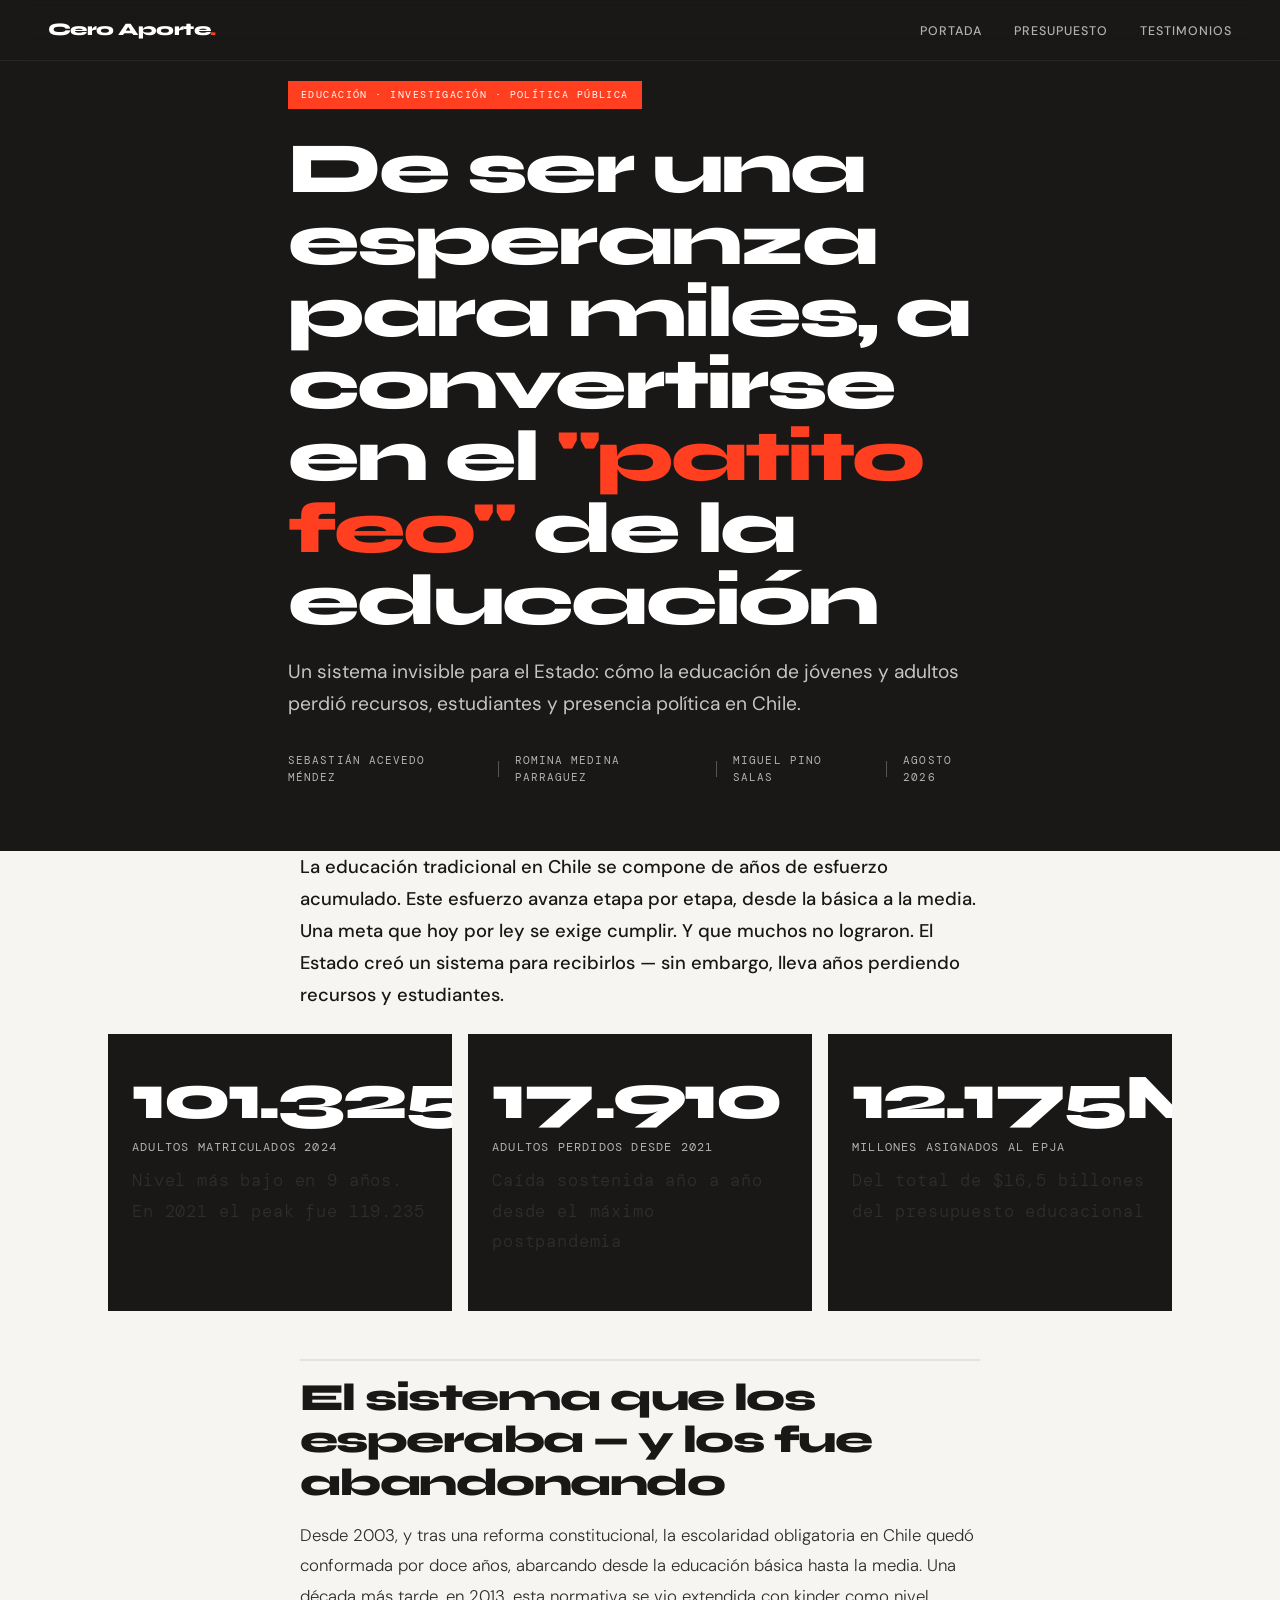
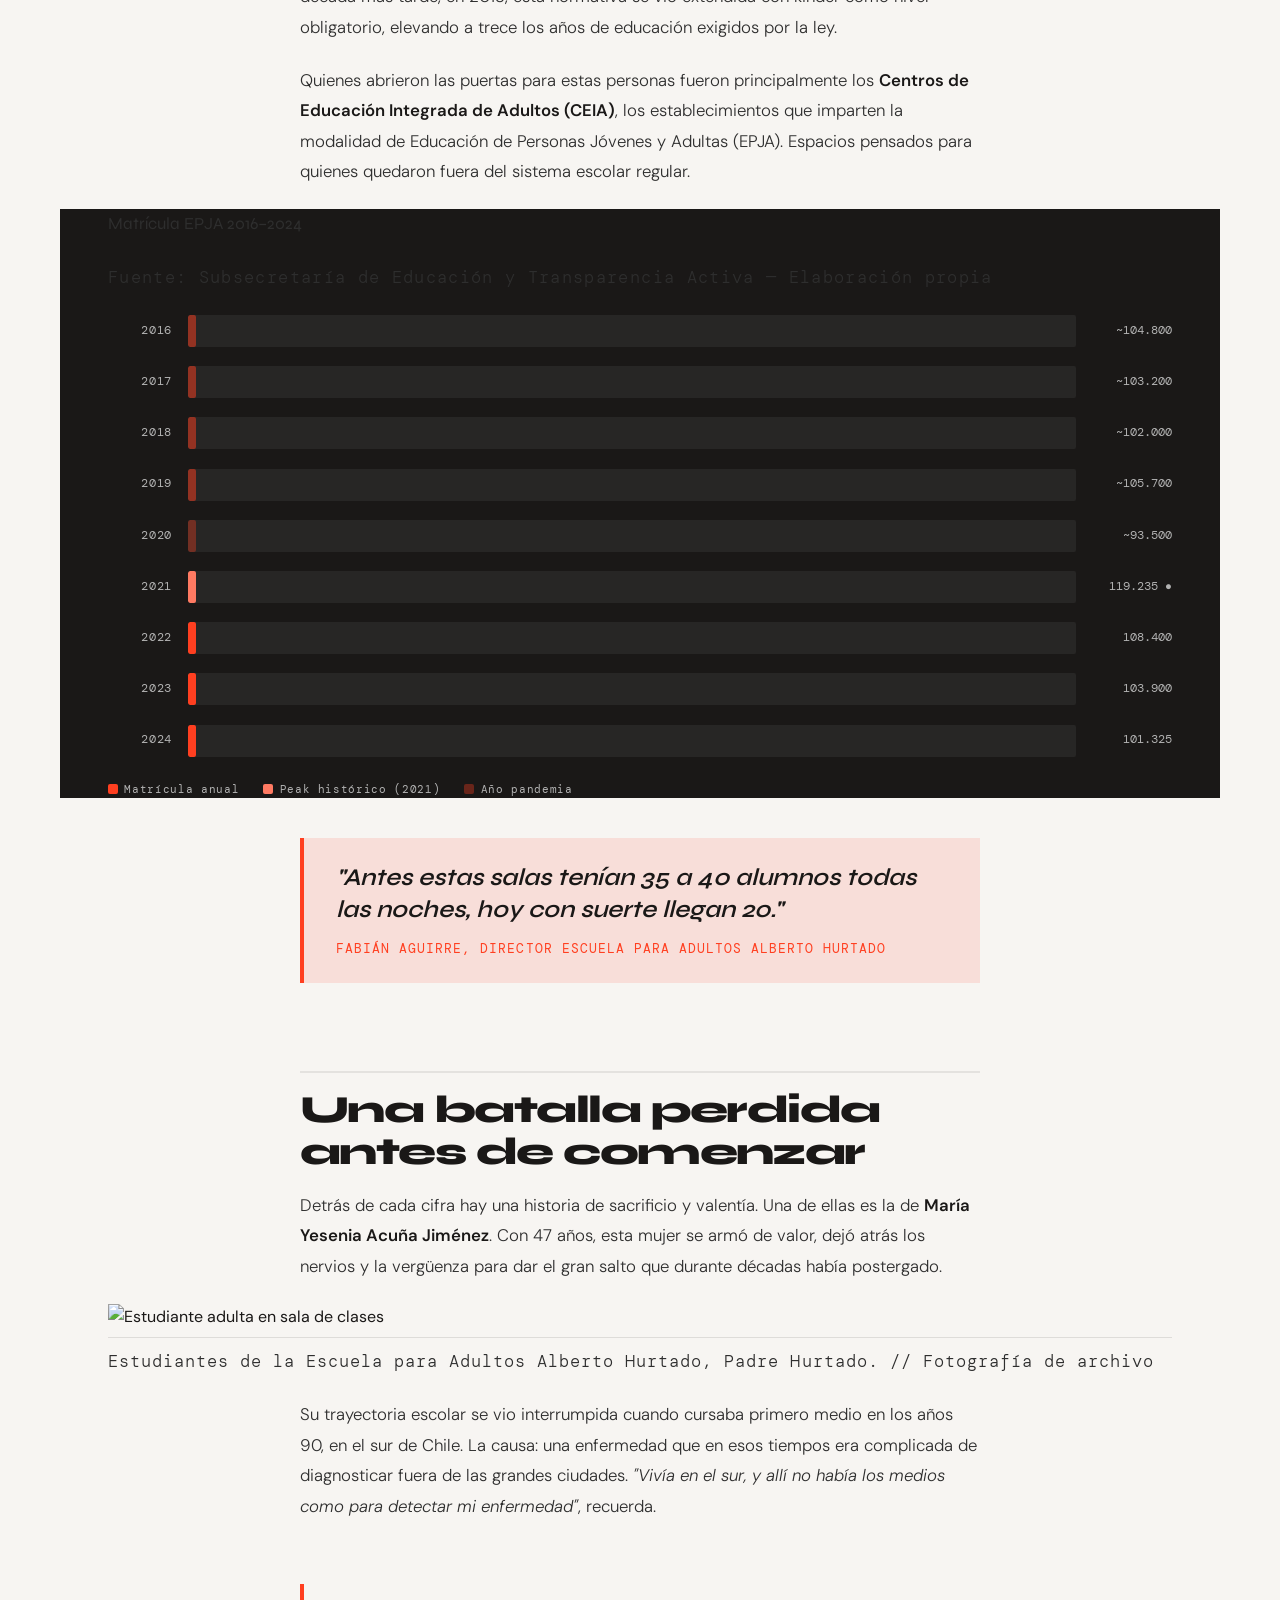
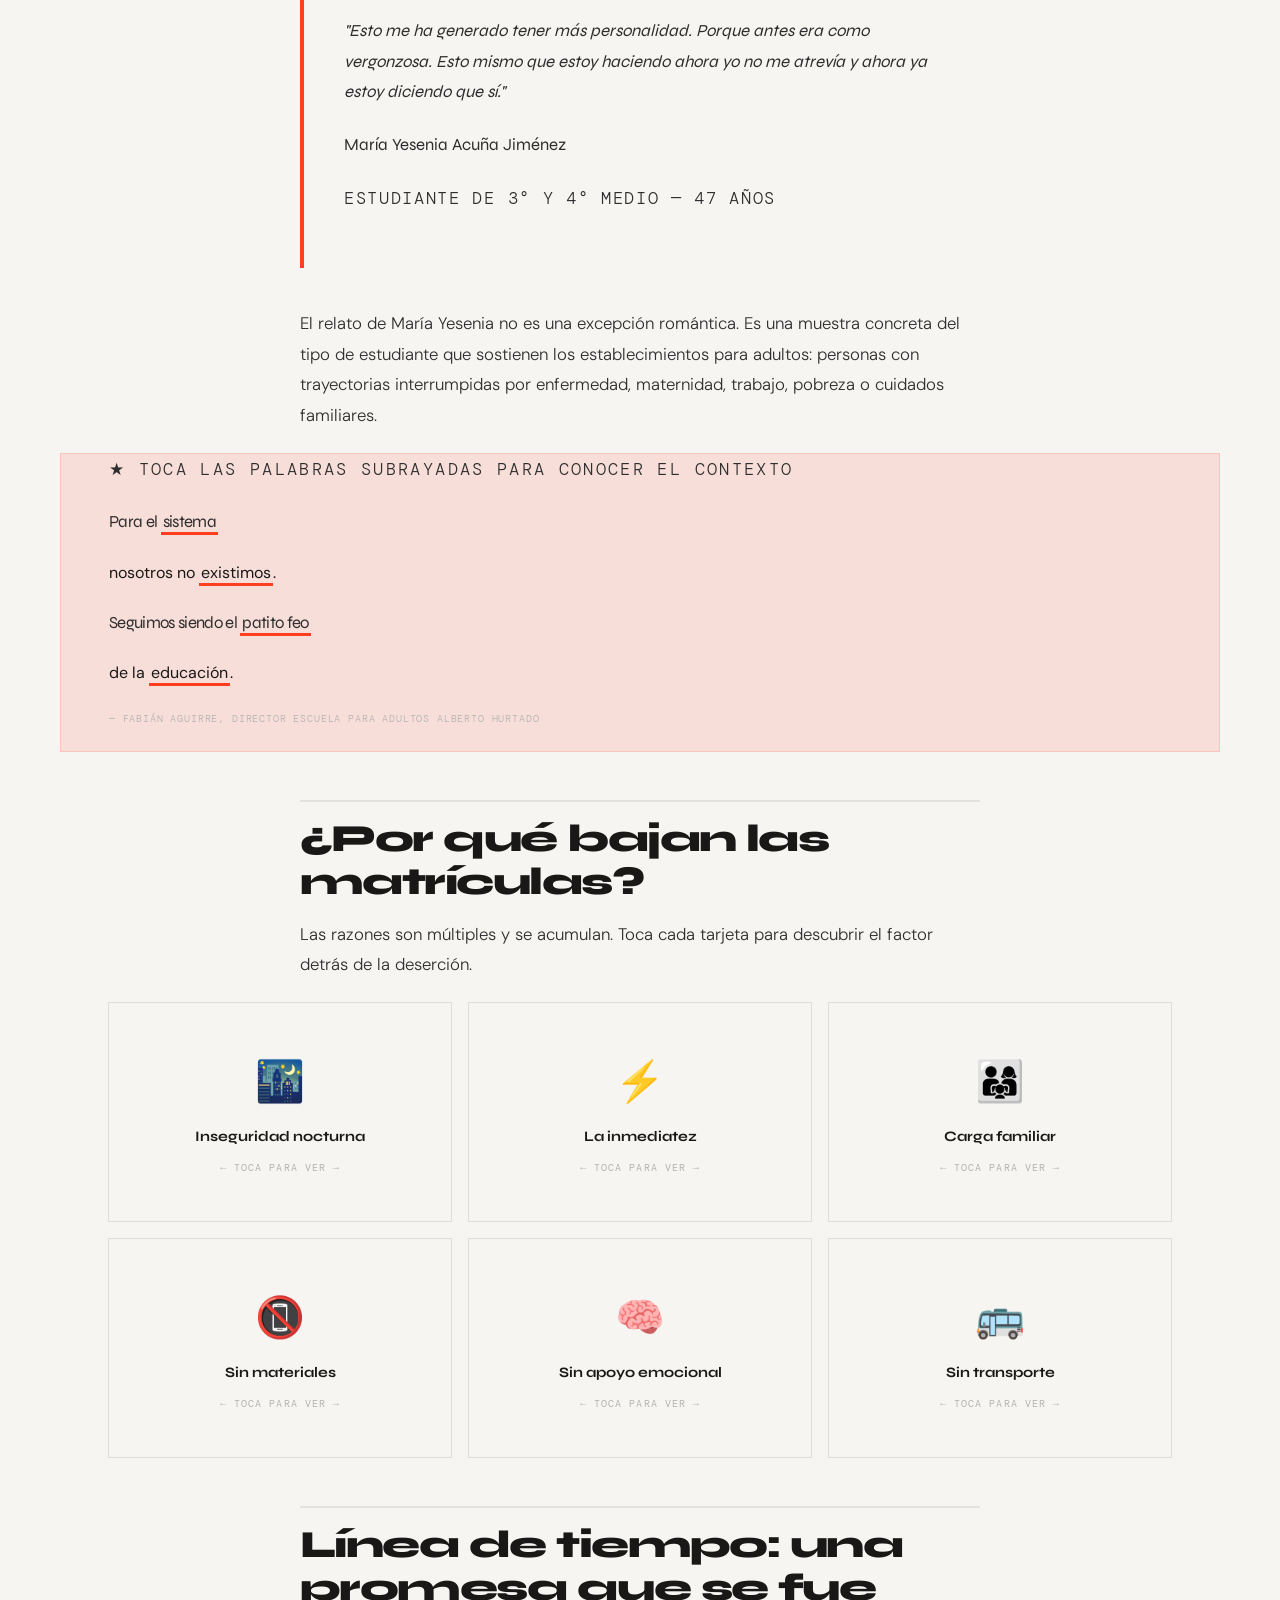
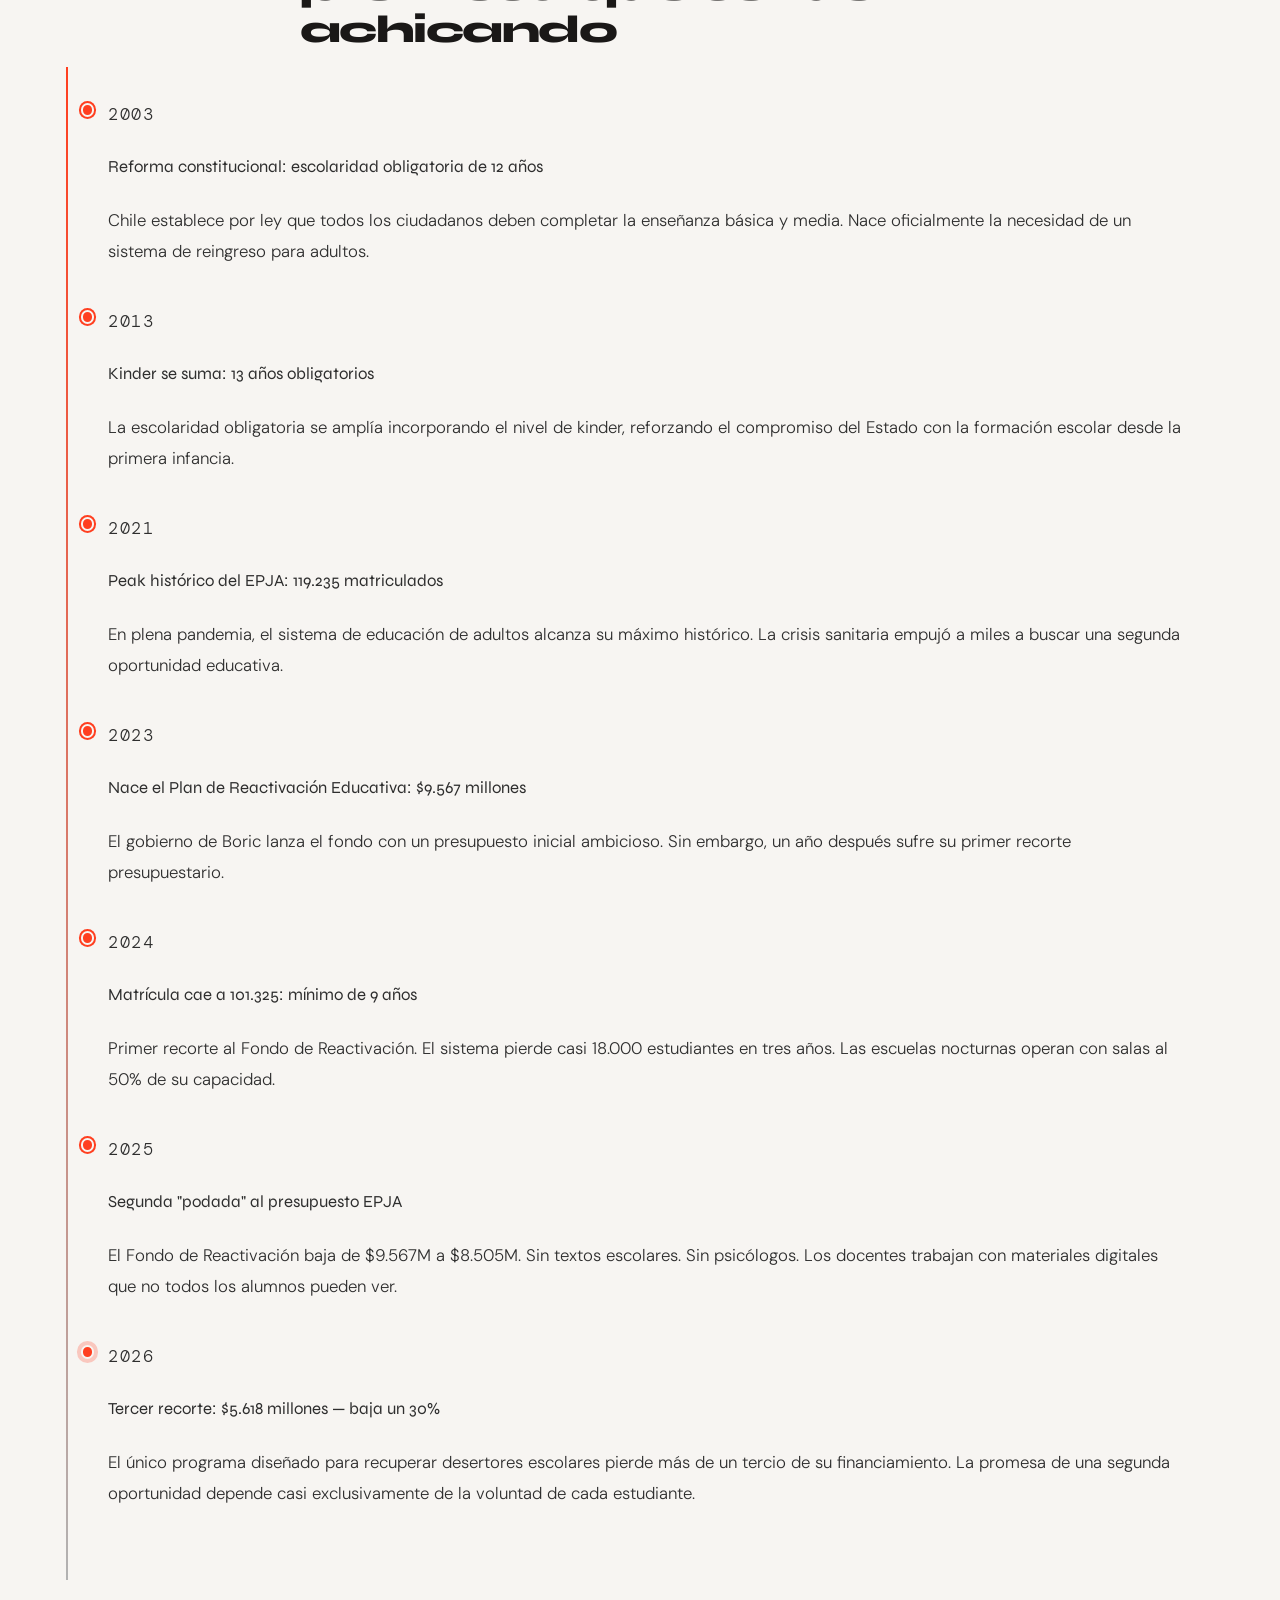
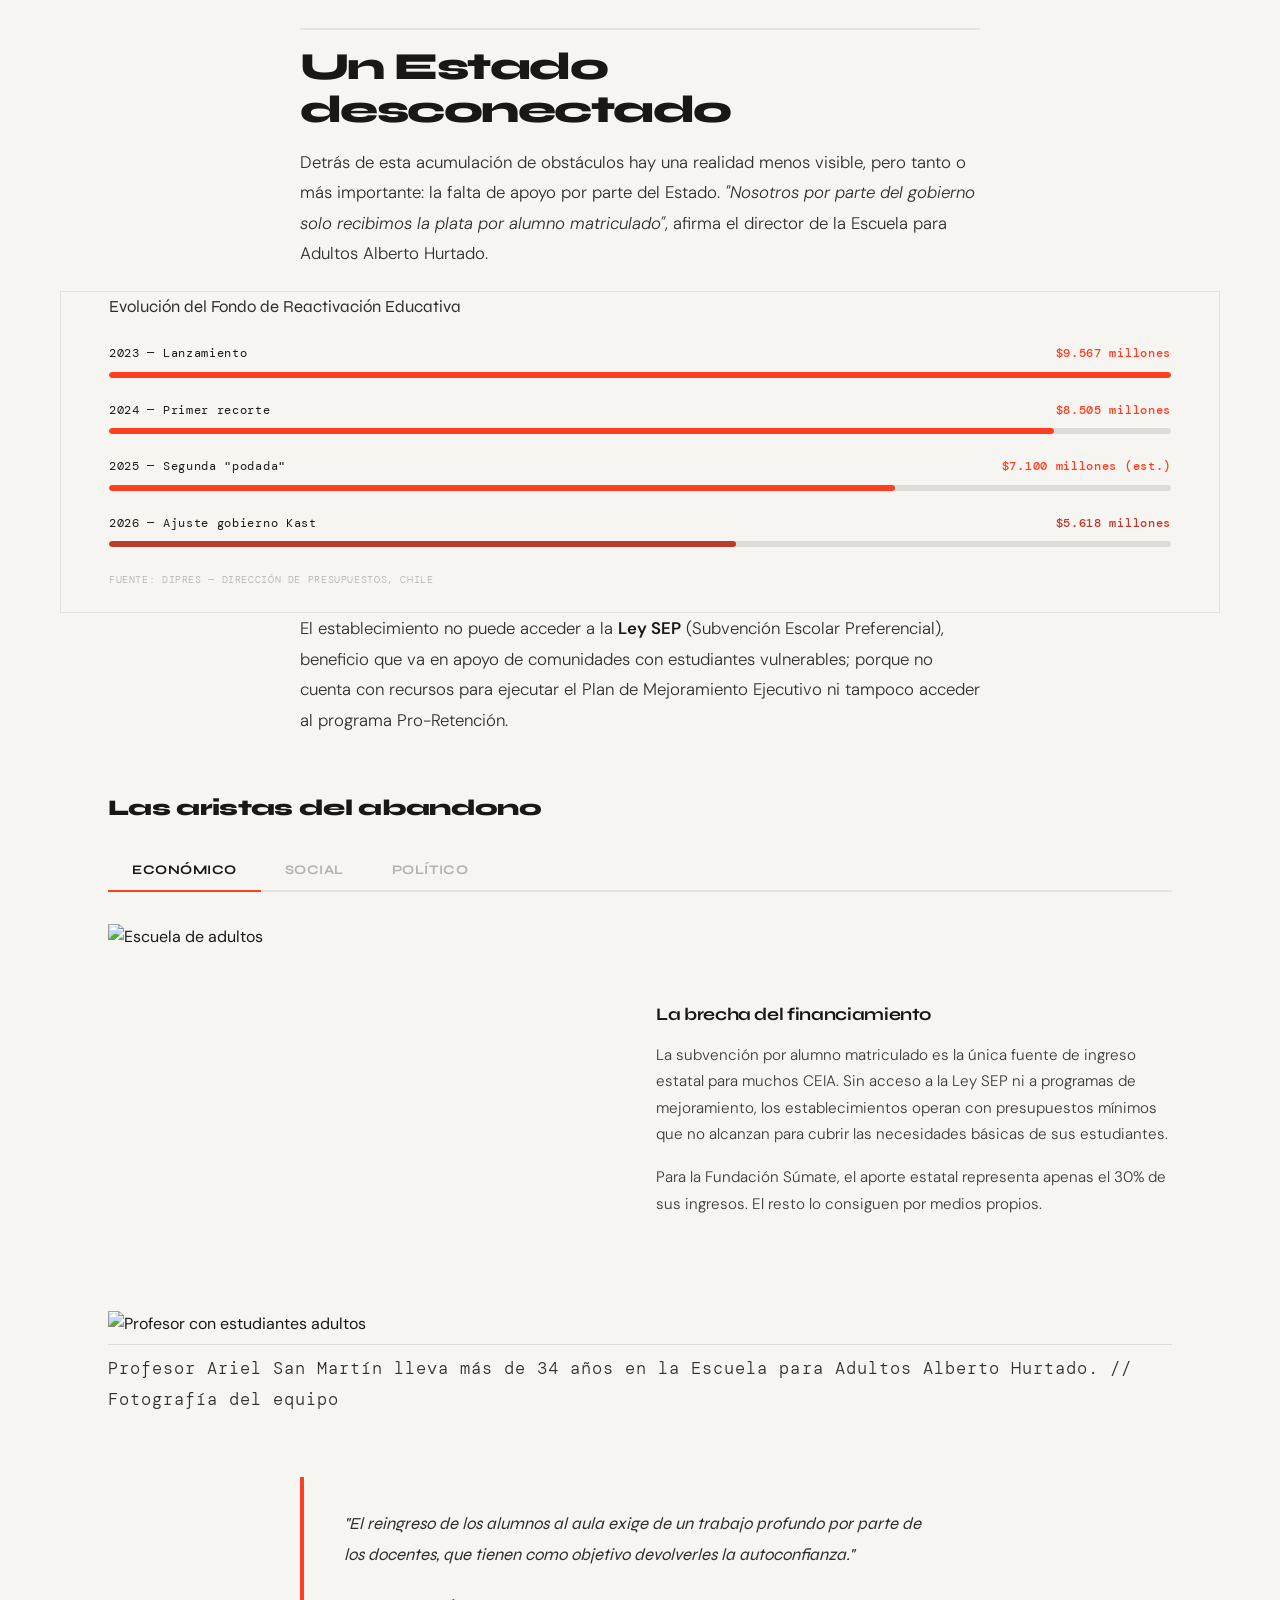
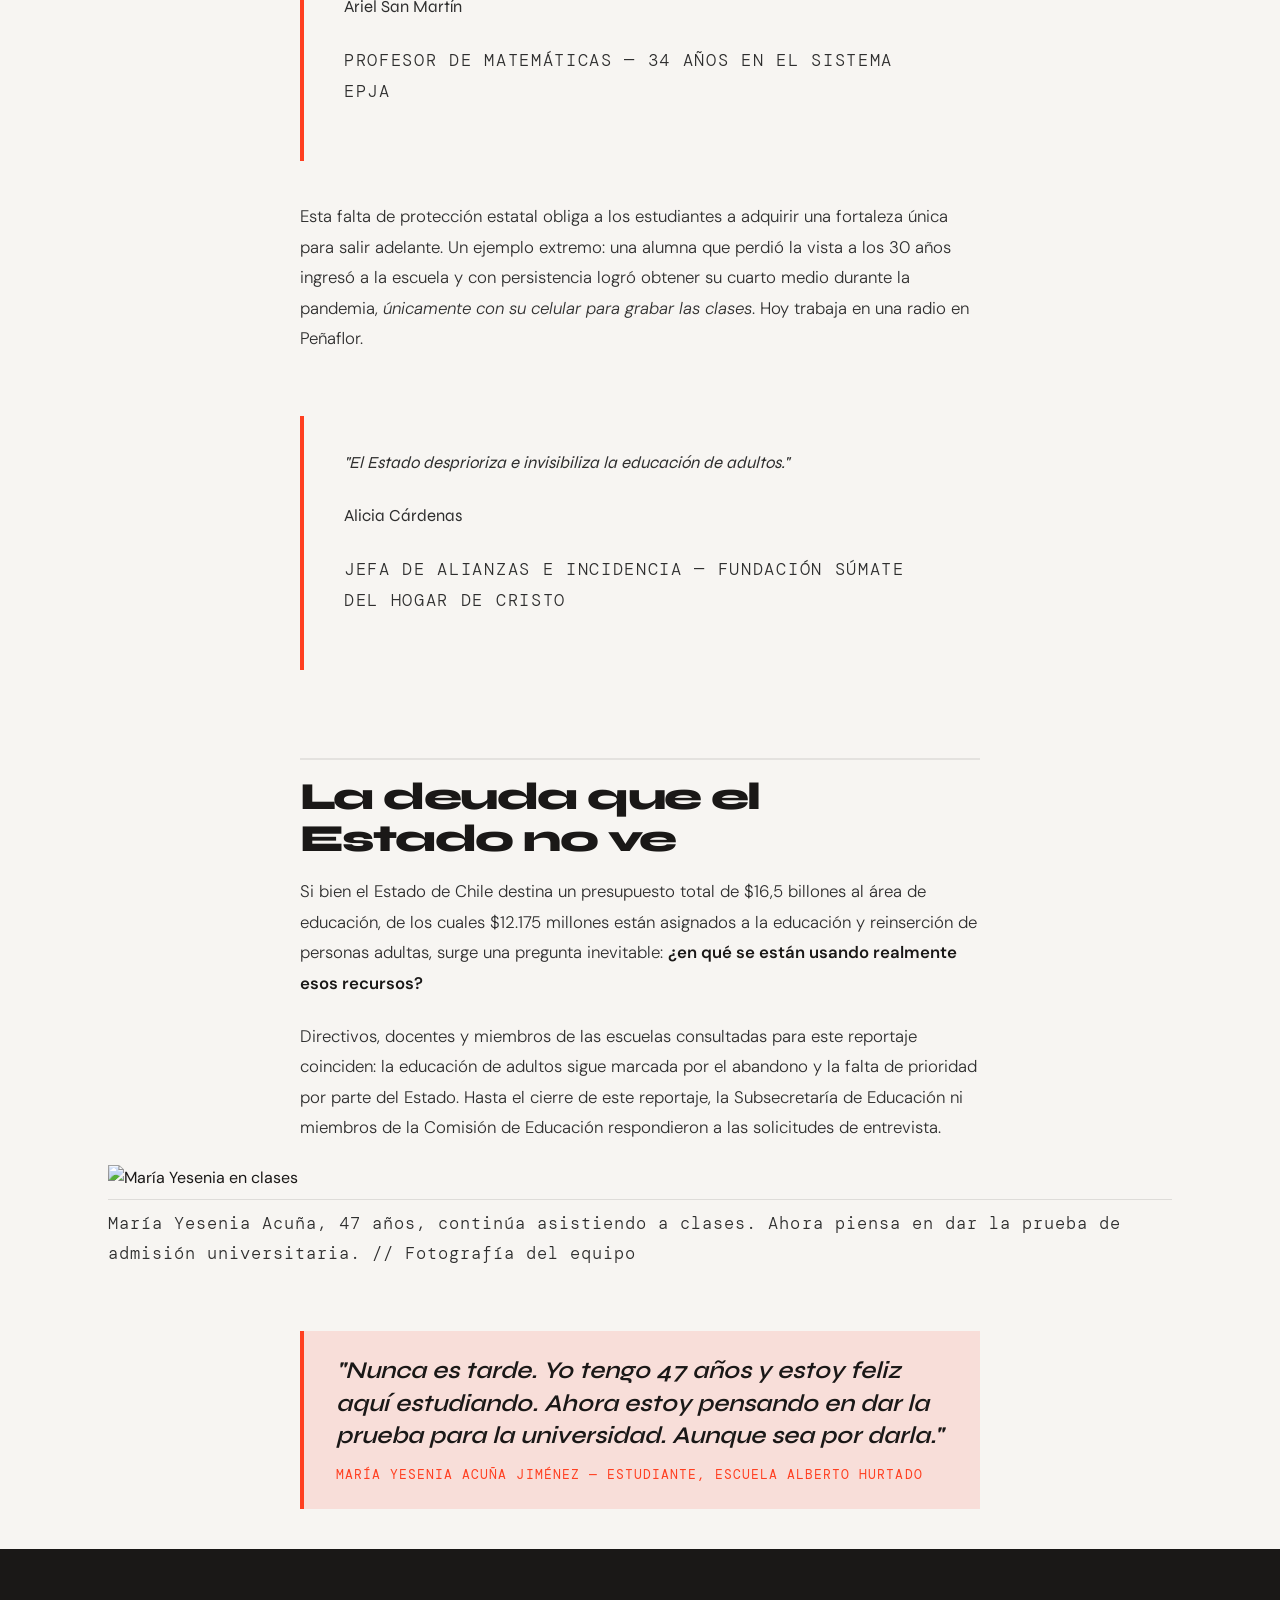
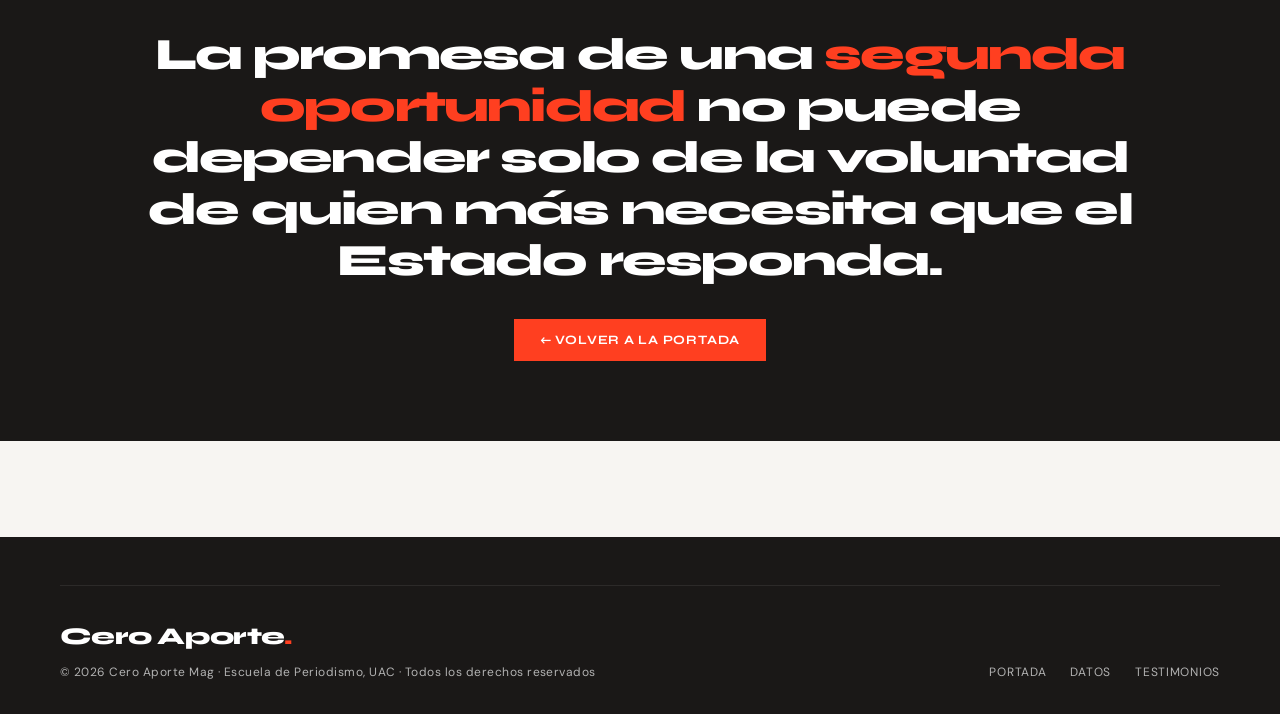
==== reportaje-epja.html @ 6d9ecd5a "Add files via upload" ====
<!DOCTYPE html>
<html lang="es">
<head>
  <meta charset="UTF-8" />
  <meta name="viewport" content="width=device-width, initial-scale=1.0" />
  <title>Para el sistema no existimos — Cero Aporte Mag</title>
  <link rel="stylesheet" href="style.css" />
  <style>
    /* ---- HERO REPORTAJE ---- */
    .rep-hero {
      min-height: 80vh;
      background: var(--black);
      display: flex;
      align-items: flex-end;
      padding-bottom: 4rem;
      position: relative;
      overflow: hidden;
      padding-top: 5rem;
    }
    .rep-hero-bg {
      position: absolute; inset: 0;
      background:
        linear-gradient(to bottom, rgba(26,24,23,0.3) 0%, rgba(26,24,23,0.95) 65%),
        url('https://i.imgur.com/iJgXIfq.jpeg') center 30%/cover no-repeat;
    }
    .rep-hero-inner {
      position: relative; z-index: 2;
      max-width: 800px;
    }
    .rep-hero-category {
      display: inline-flex;
      align-items: center;
      gap: 0.5rem;
      background: var(--red);
      color: var(--white);
      font-family: var(--font-mono);
      font-size: 0.65rem;
      letter-spacing: 0.14em;
      text-transform: uppercase;
      padding: 0.35rem 0.8rem;
      margin-bottom: 1.5rem;
    }
    .rep-hero-title {
      font-family: var(--font-display);
      font-size: clamp(2.2rem, 6vw, 4.5rem);
      font-weight: 800;
      letter-spacing: -0.04em;
      line-height: 1.0;
      color: var(--white);
      margin-bottom: 1.2rem;
    }
    .rep-hero-title em { color: var(--red); font-style: normal; }
    .rep-hero-deck {
      font-size: clamp(1rem, 1.6vw, 1.2rem);
      color: rgba(255,255,255,0.75);
      line-height: 1.65;
      max-width: 60ch;
      margin-bottom: 2rem;
    }
    .rep-hero-byline {
      display: flex;
      align-items: center;
      gap: 1rem;
      font-family: var(--font-mono);
      font-size: 0.68rem;
      letter-spacing: 0.1em;
      text-transform: uppercase;
      color: var(--greige);
    }
    .byline-divider { width: 1px; height: 1rem; background: var(--greige); opacity: 0.4; }

    /* ---- LAYOUT ARTÍCULO ---- */
    .article-layout {
      display: grid;
      grid-template-columns: 1fr min(680px, 100%) 1fr;
      padding-top: 4rem;
    }
    .article-layout > * { grid-column: 2; }
    .article-layout .full-bleed { grid-column: 1 / -1; }
    .article-layout .wide { grid-column: 1 / 4; max-width: var(--max-w); margin: 0 auto; width: 100%; padding: 0 clamp(1.5rem, 5vw, 3rem); }

    .article-body p {
      font-size: 1.05rem;
      line-height: 1.82;
      color: #2e2e2e;
      margin-bottom: 1.4rem;
      font-weight: 300;
    }
    .article-body p strong { font-weight: 600; color: var(--black); }
    .article-body h2 {
      font-family: var(--font-display);
      font-size: clamp(1.6rem, 3.5vw, 2.4rem);
      font-weight: 800;
      letter-spacing: -0.04em;
      line-height: 1.1;
      color: var(--black);
      margin: 3rem 0 1rem;
      padding-top: 1rem;
      border-top: 2px solid rgba(0,0,0,0.08);
    }
    .article-body h3 {
      font-family: var(--font-display);
      font-size: 1.2rem;
      font-weight: 700;
      letter-spacing: -0.02em;
      color: var(--black);
      margin: 2rem 0 0.75rem;
    }

    .article-padding {
      padding: 0 clamp(1.5rem, 5vw, 3rem);
    }

    /* ---- INTERACTIVE STAT CARDS ---- */
    .stat-cards-grid {
      display: grid;
      grid-template-columns: repeat(3, 1fr);
      gap: 1rem;
      margin: 3rem 0;
    }
    .stat-card {
      background: var(--black);
      color: var(--white);
      padding: 2rem 1.5rem;
      position: relative;
      overflow: hidden;
    }
    .stat-card::after {
      content: '';
      position: absolute;
      bottom: 0; left: 0;
      width: 100%; height: 3px;
      background: var(--red);
      transform: scaleX(0);
      transform-origin: left;
      transition: transform 0.4s var(--ease-out);
    }
    .stat-card:hover::after { transform: scaleX(1); }
    .stat-card .stat-number { font-size: clamp(2.5rem, 5vw, 4rem); color: var(--white); }
    .stat-card .stat-label { color: var(--greige); font-size: 0.75rem; }
    .stat-card-context {
      font-size: 0.78rem;
      color: rgba(255,255,255,0.75);
      margin-top: 0.5rem;
      font-family: var(--font-mono);
      font-size: 0.65rem;
      letter-spacing: 0.05em;
      line-height: 1.5;
    }

    /* ---- FLIP CARDS GRID ---- */
    .flip-grid {
      display: grid;
      grid-template-columns: repeat(3, 1fr);
      gap: 1rem;
      margin: 2.5rem 0;
    }
    .flip-card { height: 220px; }
    .flip-card-front {
      background: var(--cream);
      border: 1px solid rgba(0,0,0,0.1);
      align-items: center;
      text-align: center;
      gap: 0.75rem;
    }
    .flip-card-front-icon { font-size: 2.5rem; }
    .flip-card-front-label {
      font-family: var(--font-display);
      font-size: 0.9rem;
      font-weight: 700;
      color: var(--black);
    }
    .flip-card-front-hint {
      font-size: 0.65rem;
      font-family: var(--font-mono);
      letter-spacing: 0.1em;
      text-transform: uppercase;
      color: var(--greige);
    }
    .flip-card-back { background: var(--red); }
    .flip-card-back p {
      font-size: 0.88rem;
      color: var(--white);
      line-height: 1.55;
    }
    .flip-card-back strong { color: var(--white); font-weight: 700; display: block; margin-bottom: 0.4rem; font-family: var(--font-display); font-size: 1rem; letter-spacing: -0.02em; }

    /* ---- GRÁFICO DE BARRAS ---- */
    .chart-section {
      background: var(--black);
      color: var(--white);
      padding: 3.5rem 2.5rem;
      margin: 3rem 0;
    }
    .chart-title {
      font-family: var(--font-display);
      font-size: 1.3rem;
      font-weight: 700;
      color: var(--white);
      margin-bottom: 0.4rem;
    }
    .chart-subtitle {
      font-family: var(--font-mono);
      font-size: 0.68rem;
      letter-spacing: 0.08em;
      color: var(--greige);
      margin-bottom: 2.5rem;
    }
    .bar-chart { display: flex; flex-direction: column; gap: 1.2rem; }
    .bar-row { display: grid; grid-template-columns: 4rem 1fr 5rem; gap: 1rem; align-items: center; }
    .bar-year {
      font-family: var(--font-mono);
      font-size: 0.72rem;
      color: var(--greige);
      letter-spacing: 0.06em;
      text-align: right;
    }
    .bar-wrap { background: rgba(255,255,255,0.06); height: 2rem; border-radius: 2px; overflow: hidden; }
    .bar-fill {
      height: 100%;
      background: var(--red);
      border-radius: 2px;
      width: 0;
      transition: width 1.4s var(--ease-out);
      display: flex;
      align-items: center;
      justify-content: flex-end;
      padding-right: 0.5rem;
    }
    .bar-fill.peak { background: #ff7a62; }
    .bar-value {
      font-family: var(--font-mono);
      font-size: 0.72rem;
      color: var(--greige);
      text-align: right;
      white-space: nowrap;
    }
    .bar-legend {
      display: flex;
      gap: 1.5rem;
      margin-top: 1.5rem;
    }
    .bar-legend-item {
      display: flex;
      align-items: center;
      gap: 0.4rem;
      font-size: 0.68rem;
      font-family: var(--font-mono);
      color: var(--greige);
      letter-spacing: 0.06em;
    }
    .bar-legend-dot {
      width: 10px; height: 10px;
      border-radius: 2px;
    }

    /* ---- FRASES DESTACADAS INTERACTIVAS ---- */
    .wordplay-section {
      background: var(--red-dim);
      border: 1px solid rgba(255,63,32,0.15);
      padding: 2.5rem;
      margin: 2.5rem 0;
      position: relative;
    }
    .wordplay-title {
      font-family: var(--font-mono);
      font-size: 0.65rem;
      letter-spacing: 0.14em;
      text-transform: uppercase;
      color: var(--red);
      margin-bottom: 1rem;
    }
    .wordplay-phrase {
      font-family: var(--font-display);
      font-size: clamp(1.4rem, 3vw, 2.2rem);
      font-weight: 800;
      letter-spacing: -0.04em;
      line-height: 1.2;
      color: var(--black);
    }
    .highlight-word {
      cursor: pointer;
      position: relative;
      border-bottom: 3px solid var(--red);
      transition: background 0.2s;
      padding: 0 2px;
    }
    .highlight-word:hover { background: rgba(255,63,32,0.15); }
    .tooltip-box {
      display: none;
      position: absolute;
      bottom: calc(100% + 0.5rem);
      left: 0;
      background: var(--black);
      color: var(--white);
      font-family: var(--font-body);
      font-size: 0.82rem;
      font-weight: 300;
      line-height: 1.55;
      padding: 0.85rem 1.1rem;
      width: 280px;
      z-index: 10;
      box-shadow: 0 8px 24px rgba(0,0,0,0.25);
    }
    .tooltip-box::after {
      content: '';
      position: absolute;
      top: 100%; left: 1rem;
      border: 6px solid transparent;
      border-top-color: var(--black);
    }

    /* ---- TESTIMONIOS ---- */
    .testimony-section {
      border-left: 4px solid var(--red);
      padding: 2rem 2.5rem;
      background: var(--cream);
      margin: 2.5rem 0;
      position: relative;
    }
    .testimony-name {
      font-family: var(--font-display);
      font-weight: 700;
      font-size: 1rem;
      color: var(--black);
      margin-top: 1rem;
    }
    .testimony-role {
      font-family: var(--font-mono);
      font-size: 0.65rem;
      letter-spacing: 0.1em;
      text-transform: uppercase;
      color: var(--red);
    }
    .testimony-photo {
      width: 3rem; height: 3rem;
      border-radius: 50%;
      object-fit: cover;
      position: absolute;
      top: -1.5rem; right: 2rem;
      border: 3px solid var(--white);
    }
    .testimony-quote {
      font-family: var(--font-display);
      font-size: 1.1rem;
      font-weight: 600;
      line-height: 1.4;
      color: var(--black);
      font-style: italic;
    }

    /* ---- PRESUPUESTO VIZ ---- */
    .budget-compare {
      background: var(--cream);
      border: 1px solid rgba(0,0,0,0.08);
      padding: 2.5rem;
      margin: 2.5rem 0;
    }
    .budget-title {
      font-family: var(--font-display);
      font-size: 1.1rem;
      font-weight: 700;
      margin-bottom: 1.5rem;
      color: var(--black);
    }
    .budget-row {
      margin-bottom: 1.5rem;
    }
    .budget-label {
      display: flex;
      justify-content: space-between;
      font-family: var(--font-mono);
      font-size: 0.72rem;
      letter-spacing: 0.06em;
      margin-bottom: 0.4rem;
      color: var(--black);
    }
    .budget-label .amount { font-weight: 500; color: var(--red); }

    /* ---- TABS CAUSAS ---- */
    .causes-tabs { margin: 3rem 0; }
    .tab-content-body {
      display: grid;
      grid-template-columns: 1fr 1fr;
      gap: 2rem;
      align-items: center;
    }
    .tab-content-body img {
      width: 100%;
      aspect-ratio: 4/3;
      object-fit: cover;
    }
    .tab-content-text p {
      font-size: 0.95rem;
      line-height: 1.75;
      color: #3a3a3a;
      margin-bottom: 1rem;
    }
    .tab-content-text h4 {
      font-family: var(--font-display);
      font-size: 1.1rem;
      font-weight: 700;
      margin-bottom: 0.75rem;
      letter-spacing: -0.02em;
    }

    /* ---- CIERRE ---- */
    .closing-strip {
      background: var(--black);
      padding: 5rem clamp(1.5rem, 5vw, 3rem);
      text-align: center;
    }
    .closing-strip p {
      font-family: var(--font-display);
      font-size: clamp(1.5rem, 4vw, 2.8rem);
      font-weight: 800;
      letter-spacing: -0.04em;
      line-height: 1.15;
      color: var(--white);
      max-width: 22ch;
      margin: 0 auto 2rem;
    }
    .closing-strip p em { color: var(--red); font-style: normal; }

    @media (max-width: 900px) {
      .article-layout { grid-template-columns: 1fr; }
      .article-layout > * { grid-column: 1; padding: 0 1.5rem; }
      .article-layout .full-bleed,
      .article-layout .wide { grid-column: 1; padding: 0; }
      .stat-cards-grid { grid-template-columns: 1fr; }
      .flip-grid { grid-template-columns: 1fr 1fr; }
      .tab-content-body { grid-template-columns: 1fr; }
      .bar-row { grid-template-columns: 3.5rem 1fr 4.5rem; }
    }
    @media (max-width: 600px) {
      .flip-grid { grid-template-columns: 1fr; }
    }
  </style>
</head>
<body>

<!-- NAVEGACIÓN -->
<nav class="nav">
  <a href="index.html" class="nav-logo">Cero Aporte<span>.</span></a>
  <ul class="nav-links">
    <li><a href="index.html">Portada</a></li>
    <li><a href="#presupuesto">Presupuesto</a></li>
    <li><a href="#testimonios">Testimonios</a></li>
  </ul>
</nav>

<!-- HERO REPORTAJE -->
<section class="rep-hero">
  <div class="rep-hero-bg"></div>
  <div class="rep-hero-inner container">
    <span class="rep-hero-category">Educación · Investigación · Política Pública</span>
    <h1 class="rep-hero-title">De ser una esperanza para miles, a convertirse en el <em>"patito feo"</em> de la educación</h1>
    <p class="rep-hero-deck">Un sistema invisible para el Estado: cómo la educación de jóvenes y adultos perdió recursos, estudiantes y presencia política en Chile.</p>
    <div class="rep-hero-byline">
      <span>Sebastián Acevedo Méndez</span>
      <span class="byline-divider"></span>
      <span>Romina Medina Parraguez</span>
      <span class="byline-divider"></span>
      <span>Miguel Pino Salas</span>
      <span class="byline-divider"></span>
      <span>Agosto 2026</span>
    </div>
  </div>
</section>

<!-- CUERPO DEL ARTÍCULO -->
<main class="article-layout article-body article-padding">

  <!-- INTRO -->
  <p class="reveal" style="margin-top:0; font-size:1.15rem; font-weight:500; line-height:1.75; color:var(--black);">
    La educación tradicional en Chile se compone de años de esfuerzo acumulado. Este esfuerzo avanza etapa por etapa, desde la básica a la media. Una meta que hoy por ley se exige cumplir. Y que muchos no lograron. El Estado creó un sistema para recibirlos — sin embargo, lleva años perdiendo recursos y estudiantes.
  </p>

  <!-- STAT CARDS INTERACTIVAS -->
  <div class="stat-cards-grid wide reveal">
    <div class="stat-card">
      <span class="stat-number" data-count="101325" data-suffix="">0</span>
      <span class="stat-label">Adultos matriculados 2024</span>
      <p class="stat-card-context">Nivel más bajo en 9 años. En 2021 el peak fue 119.235</p>
    </div>
    <div class="stat-card">
      <span class="stat-number" data-count="17910" data-suffix="">0</span>
      <span class="stat-label">Adultos perdidos desde 2021</span>
      <p class="stat-card-context">Caída sostenida año a año desde el máximo postpandemia</p>
    </div>
    <div class="stat-card">
      <span class="stat-number" data-count="12175" data-suffix="M">0</span>
      <span class="stat-label">Millones asignados al EPJA</span>
      <p class="stat-card-context">Del total de $16,5 billones del presupuesto educacional</p>
    </div>
  </div>

  <!-- SECCIÓN HISTORIA -->
  <h2 class="reveal">El sistema que los esperaba — y los fue abandonando</h2>
  <p class="reveal">Desde 2003, y tras una reforma constitucional, la escolaridad obligatoria en Chile quedó conformada por doce años, abarcando desde la educación básica hasta la media. Una década más tarde, en 2013, esta normativa se vio extendida con kinder como nivel obligatorio, elevando a trece los años de educación exigidos por la ley.</p>

  <p class="reveal">Quienes abrieron las puertas para estas personas fueron principalmente los <strong>Centros de Educación Integrada de Adultos (CEIA)</strong>, los establecimientos que imparten la modalidad de Educación de Personas Jóvenes y Adultas (EPJA). Espacios pensados para quienes quedaron fuera del sistema escolar regular.</p>

  <!-- GRÁFICO DE BARRAS MATRÍCULA -->
  <div class="chart-section wide reveal" id="grafico-matricula">
    <p class="chart-title">Matrícula EPJA 2016–2024</p>
    <p class="chart-subtitle">Fuente: Subsecretaría de Educación y Transparencia Activa — Elaboración propia</p>
    <div class="bar-chart">
      <div class="bar-row">
        <span class="bar-year">2016</span>
        <div class="bar-wrap"><div class="bar-fill" data-width="82%" style="background:rgba(255,63,32,0.5)"></div></div>
        <span class="bar-value">~104.800</span>
      </div>
      <div class="bar-row">
        <span class="bar-year">2017</span>
        <div class="bar-wrap"><div class="bar-fill" data-width="81%" style="background:rgba(255,63,32,0.5)"></div></div>
        <span class="bar-value">~103.200</span>
      </div>
      <div class="bar-row">
        <span class="bar-year">2018</span>
        <div class="bar-wrap"><div class="bar-fill" data-width="80%" style="background:rgba(255,63,32,0.5)"></div></div>
        <span class="bar-value">~102.000</span>
      </div>
      <div class="bar-row">
        <span class="bar-year">2019</span>
        <div class="bar-wrap"><div class="bar-fill" data-width="83%" style="background:rgba(255,63,32,0.5)"></div></div>
        <span class="bar-value">~105.700</span>
      </div>
      <div class="bar-row">
        <span class="bar-year">2020</span>
        <div class="bar-wrap"><div class="bar-fill" data-width="73%" style="background:rgba(255,63,32,0.35)"></div></div>
        <span class="bar-value">~93.500</span>
      </div>
      <div class="bar-row">
        <span class="bar-year">2021</span>
        <div class="bar-wrap"><div class="bar-fill peak" data-width="93%"></div></div>
        <span class="bar-value">119.235 ●</span>
      </div>
      <div class="bar-row">
        <span class="bar-year">2022</span>
        <div class="bar-wrap"><div class="bar-fill" data-width="85%"></div></div>
        <span class="bar-value">108.400</span>
      </div>
      <div class="bar-row">
        <span class="bar-year">2023</span>
        <div class="bar-wrap"><div class="bar-fill" data-width="80%"></div></div>
        <span class="bar-value">103.900</span>
      </div>
      <div class="bar-row">
        <span class="bar-year">2024</span>
        <div class="bar-wrap"><div class="bar-fill" data-width="79%"></div></div>
        <span class="bar-value">101.325</span>
      </div>
    </div>
    <div class="bar-legend">
      <div class="bar-legend-item"><div class="bar-legend-dot" style="background:var(--red)"></div> Matrícula anual</div>
      <div class="bar-legend-item"><div class="bar-legend-dot" style="background:#ff7a62"></div> Peak histórico (2021)</div>
      <div class="bar-legend-item"><div class="bar-legend-dot" style="background:rgba(255,63,32,0.35)"></div> Año pandemia</div>
    </div>
  </div>

  <!-- PULL QUOTE -->
  <div class="pull-quote reveal">
    <blockquote>"Antes estas salas tenían 35 a 40 alumnos todas las noches, hoy con suerte llegan 20."</blockquote>
    <cite>Fabián Aguirre, director Escuela para Adultos Alberto Hurtado</cite>
  </div>

  <!-- SECCIÓN TESTIMONIO MARÍA -->
  <h2 class="reveal" id="maria">Una batalla perdida antes de comenzar</h2>
  <p class="reveal">Detrás de cada cifra hay una historia de sacrificio y valentía. Una de ellas es la de <strong>María Yesenia Acuña Jiménez</strong>. Con 47 años, esta mujer se armó de valor, dejó atrás los nervios y la vergüenza para dar el gran salto que durante décadas había postergado.</p>

  <!-- IMAGEN CON CAPTION -->
  <div class="img-block wide reveal">
    <img src="https://i.imgur.com/FJYBVjM.jpeg" alt="Estudiante adulta en sala de clases" style="max-height:480px;width:100%;object-fit:cover;object-position:center 30%;" />
    <p class="img-caption">Estudiantes de la Escuela para Adultos Alberto Hurtado, Padre Hurtado. // Fotografía de archivo</p>
  </div>

  <p class="reveal">Su trayectoria escolar se vio interrumpida cuando cursaba primero medio en los años 90, en el sur de Chile. La causa: una enfermedad que en esos tiempos era complicada de diagnosticar fuera de las grandes ciudades. <em>"Vivía en el sur, y allí no había los medios como para detectar mi enfermedad"</em>, recuerda.</p>

  <!-- TESTIMONY CARD -->
  <div class="testimony-section reveal">
    <p class="testimony-quote">"Esto me ha generado tener más personalidad. Porque antes era como vergonzosa. Esto mismo que estoy haciendo ahora yo no me atrevía y ahora ya estoy diciendo que sí."</p>
    <p class="testimony-name">María Yesenia Acuña Jiménez</p>
    <p class="testimony-role">Estudiante de 3° y 4° Medio — 47 años</p>
  </div>

  <p class="reveal">El relato de María Yesenia no es una excepción romántica. Es una muestra concreta del tipo de estudiante que sostienen los establecimientos para adultos: personas con trayectorias interrumpidas por enfermedad, maternidad, trabajo, pobreza o cuidados familiares.</p>

  <!-- WORDPLAY INTERACTIVO: FRASE CON TOOLTIPS -->
  <div class="wordplay-section wide reveal">
    <p class="wordplay-title">★ Toca las palabras subrayadas para conocer el contexto</p>
    <p class="wordplay-phrase">
      Para el
      <span class="highlight-word" onclick="toggleTip('tip1')">sistema<div class="tooltip-box" id="tip1">El sistema EPJA (Educación de Personas Jóvenes y Adultas) es la única vía formal para que adultos completen su enseñanza básica o media en Chile.</div></span>
      nosotros no
      <span class="highlight-word" onclick="toggleTip('tip2')">existimos<div class="tooltip-box" id="tip2">La Escuela Alberto Hurtado no accede a la Ley SEP ni al programa Pro-Retención. Su financiamiento se reduce a la subvención por alumno matriculado.</div></span>.
    </p>
    <p class="wordplay-phrase" style="margin-top:1rem">
      Seguimos siendo el
      <span class="highlight-word" onclick="toggleTip('tip3')">patito feo<div class="tooltip-box" id="tip3">Así describe Fabián Aguirre la situación del sistema EPJA desde 2001: ningún gobierno ha priorizado su financiamiento ni su desarrollo institucional.</div></span>
      de la
      <span class="highlight-word" onclick="toggleTip('tip4')">educación<div class="tooltip-box" id="tip4">Chile destina $16,5 billones al área educacional, de los cuales solo $12.175 millones corresponden al segmento de adultos y reinserción escolar.</div></span>.
    </p>
    <p style="margin-top:1.5rem;font-family:var(--font-mono);font-size:0.65rem;color:var(--greige);letter-spacing:0.08em;text-transform:uppercase;">— Fabián Aguirre, Director Escuela para Adultos Alberto Hurtado</p>
  </div>

  <!-- CAUSAS DE BAJA (FLIP CARDS) -->
  <h2 class="reveal">¿Por qué bajan las matrículas?</h2>
  <p class="reveal">Las razones son múltiples y se acumulan. Toca cada tarjeta para descubrir el factor detrás de la deserción.</p>

  <div class="flip-grid wide reveal">
    <div class="flip-card">
      <div class="flip-card-inner">
        <div class="flip-card-front">
          <span class="flip-card-front-icon">🌃</span>
          <span class="flip-card-front-label">Inseguridad nocturna</span>
          <span class="flip-card-front-hint">← toca para ver →</span>
        </div>
        <div class="flip-card-back">
          <p><strong>Miedo a caminar de noche</strong>La mayoría de los CEIA funcionan en horario nocturno. El riesgo de inseguridad en el trayecto desincentiva la asistencia, especialmente en comunas vulnerables como Padre Hurtado.</p>
        </div>
      </div>
    </div>
    <div class="flip-card">
      <div class="flip-card-inner">
        <div class="flip-card-front">
          <span class="flip-card-front-icon">⚡</span>
          <span class="flip-card-front-label">La inmediatez</span>
          <span class="flip-card-front-hint">← toca para ver →</span>
        </div>
        <div class="flip-card-back">
          <p><strong>Exámenes libres vs. formación</strong>Muchos optan por rendir exámenes libres, más rápidos y sin horario fijo. Pero esta opción cierra las puertas a la educación superior, algo que los CEIA sí permiten.</p>
        </div>
      </div>
    </div>
    <div class="flip-card">
      <div class="flip-card-inner">
        <div class="flip-card-front">
          <span class="flip-card-front-icon">👨‍👩‍👧</span>
          <span class="flip-card-front-label">Carga familiar</span>
          <span class="flip-card-front-hint">← toca para ver →</span>
        </div>
        <div class="flip-card-back">
          <p><strong>Crianza y hogar primero</strong>Turnos rotativos, trayectos largos, crianza de hijos y sostener hogares con ingresos inestables dejan a la educación en el último lugar de las prioridades.</p>
        </div>
      </div>
    </div>
    <div class="flip-card">
      <div class="flip-card-inner">
        <div class="flip-card-front">
          <span class="flip-card-front-icon">📵</span>
          <span class="flip-card-front-label">Sin materiales</span>
          <span class="flip-card-front-hint">← toca para ver →</span>
        </div>
        <div class="flip-card-back">
          <p><strong>Ni libros ni internet</strong>Sin textos desde 2023, los docentes trabajan con materiales digitales. Pero no todos los estudiantes tienen acceso a internet. "Si no hay plata para el plan, no se puede."</p>
        </div>
      </div>
    </div>
    <div class="flip-card">
      <div class="flip-card-inner">
        <div class="flip-card-front">
          <span class="flip-card-front-icon">🧠</span>
          <span class="flip-card-front-label">Sin apoyo emocional</span>
          <span class="flip-card-front-hint">← toca para ver →</span>
        </div>
        <div class="flip-card-back">
          <p><strong>Sin psicólogo ni asistente social</strong>El cuerpo profesional nocturno se reduce a docentes y administrativos. Muchos estudiantes viven en situación de vulnerabilidad sin ningún tipo de contención.</p>
        </div>
      </div>
    </div>
    <div class="flip-card">
      <div class="flip-card-inner">
        <div class="flip-card-front">
          <span class="flip-card-front-icon">🚌</span>
          <span class="flip-card-front-label">Sin transporte</span>
          <span class="flip-card-front-hint">← toca para ver →</span>
        </div>
        <div class="flip-card-back">
          <p><strong>Pro-Retención sin furgón</strong>El programa Pro-Retención no permite usar fondos en transporte. El establecimiento no puede contratar un furgón para estudiantes de zonas rurales. "Nos dijeron que no se podía."</p>
        </div>
      </div>
    </div>
  </div>

  <!-- TIMELINE EPJA -->
  <h2 class="reveal">Línea de tiempo: una promesa que se fue achicando</h2>

  <div class="timeline wide reveal" style="padding:2rem 2rem 2rem 3rem">
    <div class="timeline-item">
      <div class="timeline-dot"></div>
      <p class="timeline-year">2003</p>
      <p class="timeline-text">Reforma constitucional: escolaridad obligatoria de 12 años</p>
      <p class="timeline-desc">Chile establece por ley que todos los ciudadanos deben completar la enseñanza básica y media. Nace oficialmente la necesidad de un sistema de reingreso para adultos.</p>
    </div>
    <div class="timeline-item">
      <div class="timeline-dot"></div>
      <p class="timeline-year">2013</p>
      <p class="timeline-text">Kinder se suma: 13 años obligatorios</p>
      <p class="timeline-desc">La escolaridad obligatoria se amplía incorporando el nivel de kinder, reforzando el compromiso del Estado con la formación escolar desde la primera infancia.</p>
    </div>
    <div class="timeline-item">
      <div class="timeline-dot"></div>
      <p class="timeline-year">2021</p>
      <p class="timeline-text">Peak histórico del EPJA: 119.235 matriculados</p>
      <p class="timeline-desc">En plena pandemia, el sistema de educación de adultos alcanza su máximo histórico. La crisis sanitaria empujó a miles a buscar una segunda oportunidad educativa.</p>
    </div>
    <div class="timeline-item">
      <div class="timeline-dot"></div>
      <p class="timeline-year">2023</p>
      <p class="timeline-text">Nace el Plan de Reactivación Educativa: $9.567 millones</p>
      <p class="timeline-desc">El gobierno de Boric lanza el fondo con un presupuesto inicial ambicioso. Sin embargo, un año después sufre su primer recorte presupuestario.</p>
    </div>
    <div class="timeline-item">
      <div class="timeline-dot"></div>
      <p class="timeline-year">2024</p>
      <p class="timeline-text">Matrícula cae a 101.325: mínimo de 9 años</p>
      <p class="timeline-desc">Primer recorte al Fondo de Reactivación. El sistema pierde casi 18.000 estudiantes en tres años. Las escuelas nocturnas operan con salas al 50% de su capacidad.</p>
    </div>
    <div class="timeline-item">
      <div class="timeline-dot"></div>
      <p class="timeline-year">2025</p>
      <p class="timeline-text">Segunda "podada" al presupuesto EPJA</p>
      <p class="timeline-desc">El Fondo de Reactivación baja de $9.567M a $8.505M. Sin textos escolares. Sin psicólogos. Los docentes trabajan con materiales digitales que no todos los alumnos pueden ver.</p>
    </div>
    <div class="timeline-item">
      <div class="timeline-dot" style="background:var(--red);box-shadow:0 0 0 4px rgba(255,63,32,0.25)"></div>
      <p class="timeline-year">2026</p>
      <p class="timeline-text">Tercer recorte: $5.618 millones — baja un 30%</p>
      <p class="timeline-desc">El único programa diseñado para recuperar desertores escolares pierde más de un tercio de su financiamiento. La promesa de una segunda oportunidad depende casi exclusivamente de la voluntad de cada estudiante.</p>
    </div>
  </div>

  <!-- SECCIÓN PRESUPUESTO -->
  <h2 class="reveal" id="presupuesto">Un Estado desconectado</h2>
  <p class="reveal">Detrás de esta acumulación de obstáculos hay una realidad menos visible, pero tanto o más importante: la falta de apoyo por parte del Estado. <em>"Nosotros por parte del gobierno solo recibimos la plata por alumno matriculado"</em>, afirma el director de la Escuela para Adultos Alberto Hurtado.</p>

  <!-- BUDGET COMPARE -->
  <div class="budget-compare wide reveal">
    <p class="budget-title">Evolución del Fondo de Reactivación Educativa</p>
    <div class="budget-row">
      <div class="budget-label"><span>2023 — Lanzamiento</span><span class="amount">$9.567 millones</span></div>
      <div class="progress-bar"><div class="progress-fill" data-width="100%"></div></div>
    </div>
    <div class="budget-row">
      <div class="budget-label"><span>2024 — Primer recorte</span><span class="amount">$8.505 millones</span></div>
      <div class="progress-bar"><div class="progress-fill" data-width="89%"></div></div>
    </div>
    <div class="budget-row">
      <div class="budget-label"><span>2025 — Segunda "podada"</span><span class="amount">$7.100 millones (est.)</span></div>
      <div class="progress-bar"><div class="progress-fill" data-width="74%"></div></div>
    </div>
    <div class="budget-row">
      <div class="budget-label"><span>2026 — Ajuste gobierno Kast</span><span class="amount" style="color:#c0392b;">$5.618 millones</span></div>
      <div class="progress-bar"><div class="progress-fill" data-width="59%" style="background:#c0392b;"></div></div>
    </div>
    <p style="font-family:var(--font-mono);font-size:0.65rem;color:var(--greige);letter-spacing:0.06em;margin-top:1rem;text-transform:uppercase;">Fuente: DIPRES — Dirección de Presupuestos, Chile</p>
  </div>

  <p class="reveal">El establecimiento no puede acceder a la <strong>Ley SEP</strong> (Subvención Escolar Preferencial), beneficio que va en apoyo de comunidades con estudiantes vulnerables; porque no cuenta con recursos para ejecutar el Plan de Mejoramiento Ejecutivo ni tampoco acceder al programa Pro-Retención.</p>

  <!-- TABS: CAUSAS ESTRUCTURALES -->
  <div class="causes-tabs wide reveal" id="causas">
    <h3 style="font-family:var(--font-display);font-size:1.4rem;font-weight:800;letter-spacing:-0.03em;margin-bottom:1.5rem;">Las aristas del abandono</h3>
    <div class="tabs-container">
      <div class="tabs">
        <button class="tab-btn active" data-tab="economico">Económico</button>
        <button class="tab-btn" data-tab="social">Social</button>
        <button class="tab-btn" data-tab="politico">Político</button>
      </div>
      <div class="tab-panel active" data-panel="economico">
        <div class="tab-content-body">
          <img src="https://i.imgur.com/idrrnMs.jpeg" alt="Escuela de adultos" />
          <div class="tab-content-text">
            <h4>La brecha del financiamiento</h4>
            <p>La subvención por alumno matriculado es la única fuente de ingreso estatal para muchos CEIA. Sin acceso a la Ley SEP ni a programas de mejoramiento, los establecimientos operan con presupuestos mínimos que no alcanzan para cubrir las necesidades básicas de sus estudiantes.</p>
            <p>Para la Fundación Súmate, el aporte estatal representa apenas el 30% de sus ingresos. El resto lo consiguen por medios propios.</p>
          </div>
        </div>
      </div>
      <div class="tab-panel" data-panel="social">
        <div class="tab-content-body">
          <img src="https://i.imgur.com/JNuo0U7.jpeg" alt="Fachada escuela adultos" />
          <div class="tab-content-text">
            <h4>Vulnerabilidad sin red de apoyo</h4>
            <p>Los estudiantes del EPJA acumulan múltiples carencias: trabajo informal, crianza sin apoyo, historial de fracaso escolar y situaciones de violencia o pobreza. Sin psicólogo ni asistente social en los establecimientos nocturnos, no hay quién los contenga.</p>
            <p>El profesor Ariel San Martín describe el trabajo de los docentes como devolver autoconfianza a personas que llegan con "resentimientos y actitudes de rechazo" por sus años de exclusión.</p>
          </div>
        </div>
      </div>
      <div class="tab-panel" data-panel="politico">
        <div class="tab-content-body">
          <img src="https://i.imgur.com/2T3omiF.jpeg" alt="Sala de clases nocturna" />
          <div class="tab-content-text">
            <h4>Ningún gobierno lo ha priorizado</h4>
            <p>Fabián Aguirre, con 25 años en el sistema, es categórico: "Seguimos siendo el patito feo de la educación. El gobierno que sea nunca ha estado interesado por la educación de jóvenes y adultos."</p>
            <p>La discusión pública sobre educación se concentra en el financiamiento de la educación superior y la calidad municipal, dejando el EPJA fuera del radar político de todos los sectores.</p>
          </div>
        </div>
      </div>
    </div>
  </div>

  <!-- IMAGEN INTERMEDIA -->
  <div class="img-block wide reveal">
    <img src="https://i.imgur.com/jD6Ue6s.jpeg" alt="Profesor con estudiantes adultos" style="width:100%;max-height:400px;object-fit:cover;" />
    <p class="img-caption">Profesor Ariel San Martín lleva más de 34 años en la Escuela para Adultos Alberto Hurtado. // Fotografía del equipo</p>
  </div>

  <!-- TESTIMONY ARIEL -->
  <div class="testimony-section reveal" id="testimonios">
    <p class="testimony-quote">"El reingreso de los alumnos al aula exige de un trabajo profundo por parte de los docentes, que tienen como objetivo devolverles la autoconfianza."</p>
    <p class="testimony-name">Ariel San Martín</p>
    <p class="testimony-role">Profesor de Matemáticas — 34 años en el sistema EPJA</p>
  </div>

  <p class="reveal">Esta falta de protección estatal obliga a los estudiantes a adquirir una fortaleza única para salir adelante. Un ejemplo extremo: una alumna que perdió la vista a los 30 años ingresó a la escuela y con persistencia logró obtener su cuarto medio durante la pandemia, <em>únicamente con su celular para grabar las clases</em>. Hoy trabaja en una radio en Peñaflor.</p>

  <!-- TESTIMONY ALICIA CÁRDENAS -->
  <div class="testimony-section reveal">
    <p class="testimony-quote">"El Estado desprioriza e invisibiliza la educación de adultos."</p>
    <p class="testimony-name">Alicia Cárdenas</p>
    <p class="testimony-role">Jefa de alianzas e incidencia — Fundación Súmate del Hogar de Cristo</p>
  </div>

  <h2 class="reveal">La deuda que el Estado no ve</h2>
  <p class="reveal">Si bien el Estado de Chile destina un presupuesto total de $16,5 billones al área de educación, de los cuales $12.175 millones están asignados a la educación y reinserción de personas adultas, surge una pregunta inevitable: <strong>¿en qué se están usando realmente esos recursos?</strong></p>

  <p class="reveal">Directivos, docentes y miembros de las escuelas consultadas para este reportaje coinciden: la educación de adultos sigue marcada por el abandono y la falta de prioridad por parte del Estado. Hasta el cierre de este reportaje, la Subsecretaría de Educación ni miembros de la Comisión de Educación respondieron a las solicitudes de entrevista.</p>

  <!-- IMAGEN FINAL -->
  <div class="img-block wide reveal">
    <img src="https://i.imgur.com/Bc2nQ5L.jpeg" alt="María Yesenia en clases" style="width:100%;max-height:420px;object-fit:cover;" />
    <p class="img-caption">María Yesenia Acuña, 47 años, continúa asistiendo a clases. Ahora piensa en dar la prueba de admisión universitaria. // Fotografía del equipo</p>
  </div>

  <!-- PULL QUOTE CIERRE -->
  <div class="pull-quote reveal">
    <blockquote>"Nunca es tarde. Yo tengo 47 años y estoy feliz aquí estudiando. Ahora estoy pensando en dar la prueba para la universidad. Aunque sea por darla."</blockquote>
    <cite>María Yesenia Acuña Jiménez — Estudiante, Escuela Alberto Hurtado</cite>
  </div>

</main>

<!-- CIERRE -->
<div class="closing-strip">
  <p>La promesa de una <em>segunda oportunidad</em> no puede depender solo de la voluntad de quien más necesita que el Estado responda.</p>
  <a href="index.html" class="btn btn-red">← Volver a la portada</a>
</div>

<!-- FOOTER -->
<footer class="site-footer">
  <div class="footer-inner">
    <div>
      <div class="footer-brand">Cero Aporte<span>.</span></div>
      <p class="footer-copy">© 2026 Cero Aporte Mag · Escuela de Periodismo, UAC · Todos los derechos reservados</p>
    </div>
    <nav class="footer-nav">
      <a href="index.html">Portada</a>
      <a href="reportaje-epja.html#grafico-matricula">Datos</a>
      <a href="reportaje-epja.html#testimonios">Testimonios</a>
    </nav>
  </div>
</footer>

<script src="main.js"></script>
<script>
  function toggleTip(id) {
    const tip = document.getElementById(id);
    if (!tip) return;
    const isVisible = tip.style.display === 'block';
    // Cerrar todos los tooltips
    document.querySelectorAll('.tooltip-box').forEach(t => t.style.display = 'none');
    if (!isVisible) tip.style.display = 'block';
  }
  // Cerrar tooltips al hacer click afuera
  document.addEventListener('click', (e) => {
    if (!e.target.classList.contains('highlight-word') && !e.target.closest('.highlight-word')) {
      document.querySelectorAll('.tooltip-box').forEach(t => t.style.display = 'none');
    }
  });
</script>
</body>
</html>
---- style.css ----
/* ============================================
   CERO APORTE MAG — Global Stylesheet
   Basado en brand book Type/Code
   ============================================ */

@import url('https://fonts.googleapis.com/css2?family=Syne:wght@400;600;700;800&family=DM+Sans:ital,opsz,wght@0,9..40,300;0,9..40,400;0,9..40,500;0,9..40,700;1,9..40,300;1,9..40,400&family=DM+Mono:wght@400;500&display=swap');

/* ---- TOKENS ---- */
:root {
  --black:   #1A1817;
  --white:   #FFFFFF;
  --red:     #FF3F20;
  --greige:  #B2B2B2;
  --ink:     #1C2534;
  --cream:   #F7F5F2;
  --red-dim: rgba(255,63,32,0.12);

  --font-display: 'Syne', sans-serif;
  --font-body:    'DM Sans', sans-serif;
  --font-mono:    'DM Mono', monospace;

  --ease-out: cubic-bezier(0.16, 1, 0.3, 1);
  --max-w: 1160px;
  --col-gap: clamp(1rem, 4vw, 3rem);
}

/* ---- RESET ---- */
*, *::before, *::after { box-sizing: border-box; margin: 0; padding: 0; }
html { scroll-behavior: smooth; font-size: 16px; }
body {
  font-family: var(--font-body);
  background: var(--cream);
  color: var(--black);
  line-height: 1.6;
  -webkit-font-smoothing: antialiased;
}
img { max-width: 100%; display: block; }
a { color: inherit; text-decoration: none; }

/* ---- NAVEGACIÓN ---- */
.nav {
  position: fixed;
  top: 0; left: 0; right: 0;
  z-index: 100;
  display: flex;
  align-items: center;
  justify-content: space-between;
  padding: 1rem clamp(1.5rem, 5vw, 3rem);
  background: rgba(26,24,23,0.96);
  backdrop-filter: blur(12px);
  border-bottom: 1px solid rgba(255,255,255,0.06);
}
.nav-logo {
  font-family: var(--font-display);
  font-size: 1.1rem;
  font-weight: 800;
  color: var(--white);
  letter-spacing: -0.03em;
}
.nav-logo span { color: var(--red); }
.nav-links {
  display: flex;
  gap: 2rem;
  list-style: none;
}
.nav-links a {
  color: var(--greige);
  font-size: 0.78rem;
  font-weight: 500;
  letter-spacing: 0.08em;
  text-transform: uppercase;
  transition: color 0.2s;
}
.nav-links a:hover { color: var(--white); }

/* ---- BOTONES ---- */
.btn {
  display: inline-flex;
  align-items: center;
  gap: 0.5rem;
  padding: 0.7rem 1.6rem;
  font-family: var(--font-display);
  font-size: 0.8rem;
  font-weight: 700;
  letter-spacing: 0.06em;
  text-transform: uppercase;
  border: none;
  cursor: pointer;
  transition: all 0.2s;
}
.btn-red    { background: var(--red); color: var(--white); }
.btn-red:hover { background: #e5361a; }
.btn-ghost  { background: transparent; color: var(--white); border: 1px solid rgba(255,255,255,0.3); }
.btn-ghost:hover { border-color: var(--white); }
.btn-dark   { background: var(--black); color: var(--white); }
.btn-dark:hover { background: var(--ink); }

/* ---- FOOTER ---- */
.site-footer {
  background: var(--black);
  color: var(--greige);
  padding: 3rem clamp(1.5rem, 5vw, 3rem) 2rem;
  margin-top: 6rem;
}
.footer-inner {
  max-width: var(--max-w);
  margin: 0 auto;
  display: grid;
  grid-template-columns: 1fr auto;
  gap: 2rem;
  align-items: end;
  border-top: 1px solid rgba(255,255,255,0.08);
  padding-top: 2rem;
}
.footer-brand {
  font-family: var(--font-display);
  font-size: 1.5rem;
  font-weight: 800;
  color: var(--white);
  letter-spacing: -0.03em;
  margin-bottom: 0.4rem;
}
.footer-brand span { color: var(--red); }
.footer-copy {
  font-size: 0.75rem;
  letter-spacing: 0.04em;
}
.footer-nav { display: flex; gap: 1.5rem; flex-wrap: wrap; justify-content: flex-end; }
.footer-nav a {
  font-size: 0.75rem;
  letter-spacing: 0.06em;
  text-transform: uppercase;
  color: var(--greige);
  transition: color 0.2s;
}
.footer-nav a:hover { color: var(--red); }

/* ---- UTILIDADES ---- */
.container {
  max-width: var(--max-w);
  margin: 0 auto;
  padding: 0 clamp(1.5rem, 5vw, 3rem);
}
.eyebrow {
  font-family: var(--font-mono);
  font-size: 0.7rem;
  letter-spacing: 0.12em;
  text-transform: uppercase;
  color: var(--red);
  margin-bottom: 0.75rem;
}
.section-title {
  font-family: var(--font-display);
  font-size: clamp(2rem, 5vw, 3.5rem);
  font-weight: 800;
  letter-spacing: -0.04em;
  line-height: 1.05;
  color: var(--black);
}
.rule-red {
  width: 3rem;
  height: 3px;
  background: var(--red);
  margin: 1.5rem 0;
}

/* ---- FADE-IN ON SCROLL ---- */
.reveal {
  opacity: 0;
  transform: translateY(24px);
  transition: opacity 0.7s var(--ease-out), transform 0.7s var(--ease-out);
}
.reveal.visible {
  opacity: 1;
  transform: none;
}

/* ---- INTERACTIVO: FLIP CARD ---- */
.flip-card {
  perspective: 1000px;
  cursor: pointer;
}
.flip-card-inner {
  position: relative;
  width: 100%;
  height: 100%;
  transition: transform 0.6s var(--ease-out);
  transform-style: preserve-3d;
}
.flip-card:hover .flip-card-inner,
.flip-card.flipped .flip-card-inner {
  transform: rotateY(180deg);
}
.flip-card-front,
.flip-card-back {
  position: absolute;
  width: 100%; height: 100%;
  backface-visibility: hidden;
  display: flex;
  flex-direction: column;
  justify-content: center;
  padding: 1.5rem;
}
.flip-card-back { transform: rotateY(180deg); }

/* ---- INTERACTIVO: PROGRESS BAR ---- */
.progress-bar {
  height: 6px;
  background: rgba(0,0,0,0.1);
  border-radius: 3px;
  overflow: hidden;
  margin: 0.5rem 0;
}
.progress-fill {
  height: 100%;
  background: var(--red);
  border-radius: 3px;
  width: 0%;
  transition: width 1.2s var(--ease-out);
}

/* ---- INTERACTIVO: TABS ---- */
.tabs { display: flex; gap: 0; border-bottom: 2px solid rgba(0,0,0,0.08); margin-bottom: 2rem; }
.tab-btn {
  padding: 0.75rem 1.5rem;
  font-family: var(--font-display);
  font-size: 0.82rem;
  font-weight: 700;
  letter-spacing: 0.04em;
  text-transform: uppercase;
  background: none;
  border: none;
  border-bottom: 2px solid transparent;
  margin-bottom: -2px;
  cursor: pointer;
  color: var(--greige);
  transition: all 0.2s;
}
.tab-btn.active { color: var(--black); border-bottom-color: var(--red); }
.tab-panel { display: none; }
.tab-panel.active { display: block; }

/* ---- PULL QUOTE ---- */
.pull-quote {
  border-left: 4px solid var(--red);
  padding: 1.5rem 2rem;
  margin: 2.5rem 0;
  background: var(--red-dim);
}
.pull-quote blockquote {
  font-family: var(--font-display);
  font-size: clamp(1.15rem, 2.5vw, 1.5rem);
  font-weight: 600;
  line-height: 1.35;
  color: var(--black);
  font-style: italic;
}
.pull-quote cite {
  display: block;
  margin-top: 0.75rem;
  font-size: 0.8rem;
  font-family: var(--font-mono);
  letter-spacing: 0.08em;
  text-transform: uppercase;
  color: var(--red);
  font-style: normal;
}

/* ---- STAT COUNTER ---- */
.stat-block {
  text-align: center;
  padding: 2rem 1rem;
}
.stat-number {
  font-family: var(--font-display);
  font-size: clamp(3rem, 8vw, 6rem);
  font-weight: 800;
  letter-spacing: -0.05em;
  color: var(--black);
  line-height: 1;
  display: block;
}
.stat-label {
  font-size: 0.8rem;
  font-family: var(--font-mono);
  letter-spacing: 0.1em;
  text-transform: uppercase;
  color: var(--greige);
  margin-top: 0.5rem;
  display: block;
}

/* ---- IMAGEN CON CAPTION ---- */
.img-block { margin: 2.5rem 0; }
.img-block img { width: 100%; object-fit: cover; }
.img-caption {
  font-size: 0.72rem;
  font-family: var(--font-mono);
  color: var(--greige);
  letter-spacing: 0.06em;
  margin-top: 0.5rem;
  padding-top: 0.5rem;
  border-top: 1px solid rgba(0,0,0,0.1);
}

/* ---- TIMELINE ---- */
.timeline { position: relative; padding-left: 2rem; }
.timeline::before {
  content: '';
  position: absolute;
  left: 0.4rem; top: 0; bottom: 0;
  width: 2px;
  background: linear-gradient(to bottom, var(--red), var(--greige));
}
.timeline-item {
  position: relative;
  margin-bottom: 2.5rem;
  opacity: 0;
  transform: translateX(-12px);
  transition: all 0.5s var(--ease-out);
}
.timeline-item.visible { opacity: 1; transform: none; }
.timeline-dot {
  position: absolute;
  left: -1.7rem;
  top: 0.25rem;
  width: 0.85rem;
  height: 0.85rem;
  border-radius: 50%;
  background: var(--red);
  border: 2px solid var(--cream);
  box-shadow: 0 0 0 2px var(--red);
}
.timeline-year {
  font-family: var(--font-mono);
  font-size: 0.72rem;
  letter-spacing: 0.1em;
  color: var(--red);
  text-transform: uppercase;
  margin-bottom: 0.25rem;
}
.timeline-text {
  font-family: var(--font-display);
  font-size: 0.95rem;
  font-weight: 600;
  color: var(--black);
  margin-bottom: 0.3rem;
}
.timeline-desc {
  font-size: 0.85rem;
  color: #5a5a5a;
  line-height: 1.5;
}

/* ---- RESPONSIVE ---- */
@media (max-width: 768px) {
  .nav-links { display: none; }
  .footer-inner { grid-template-columns: 1fr; }
  .footer-nav { justify-content: flex-start; }

  /* Fix texto about en mobile */
  .about-text p {
    font-size: 0.95rem;
    line-height: 1.7;
    text-align: left;
    -webkit-hyphens: none;
    hyphens: none;
  }
  .about-inner { gap: 2rem; }
  .about-strip { padding: 3rem 0; }
}
/* ---- GRÁFICO DE BARRAS — TEXTOS SOBRE FONDO OSCURO ---- */
.bar-year {
  color: rgba(255,255,255,0.85);
}
.bar-value {
  color: rgba(255,255,255,0.85);
}
.bar-legend-item {
  color: rgba(255,255,255,0.7);
}
.chart-subtitle {
  color: rgba(255,255,255,0.5);
}
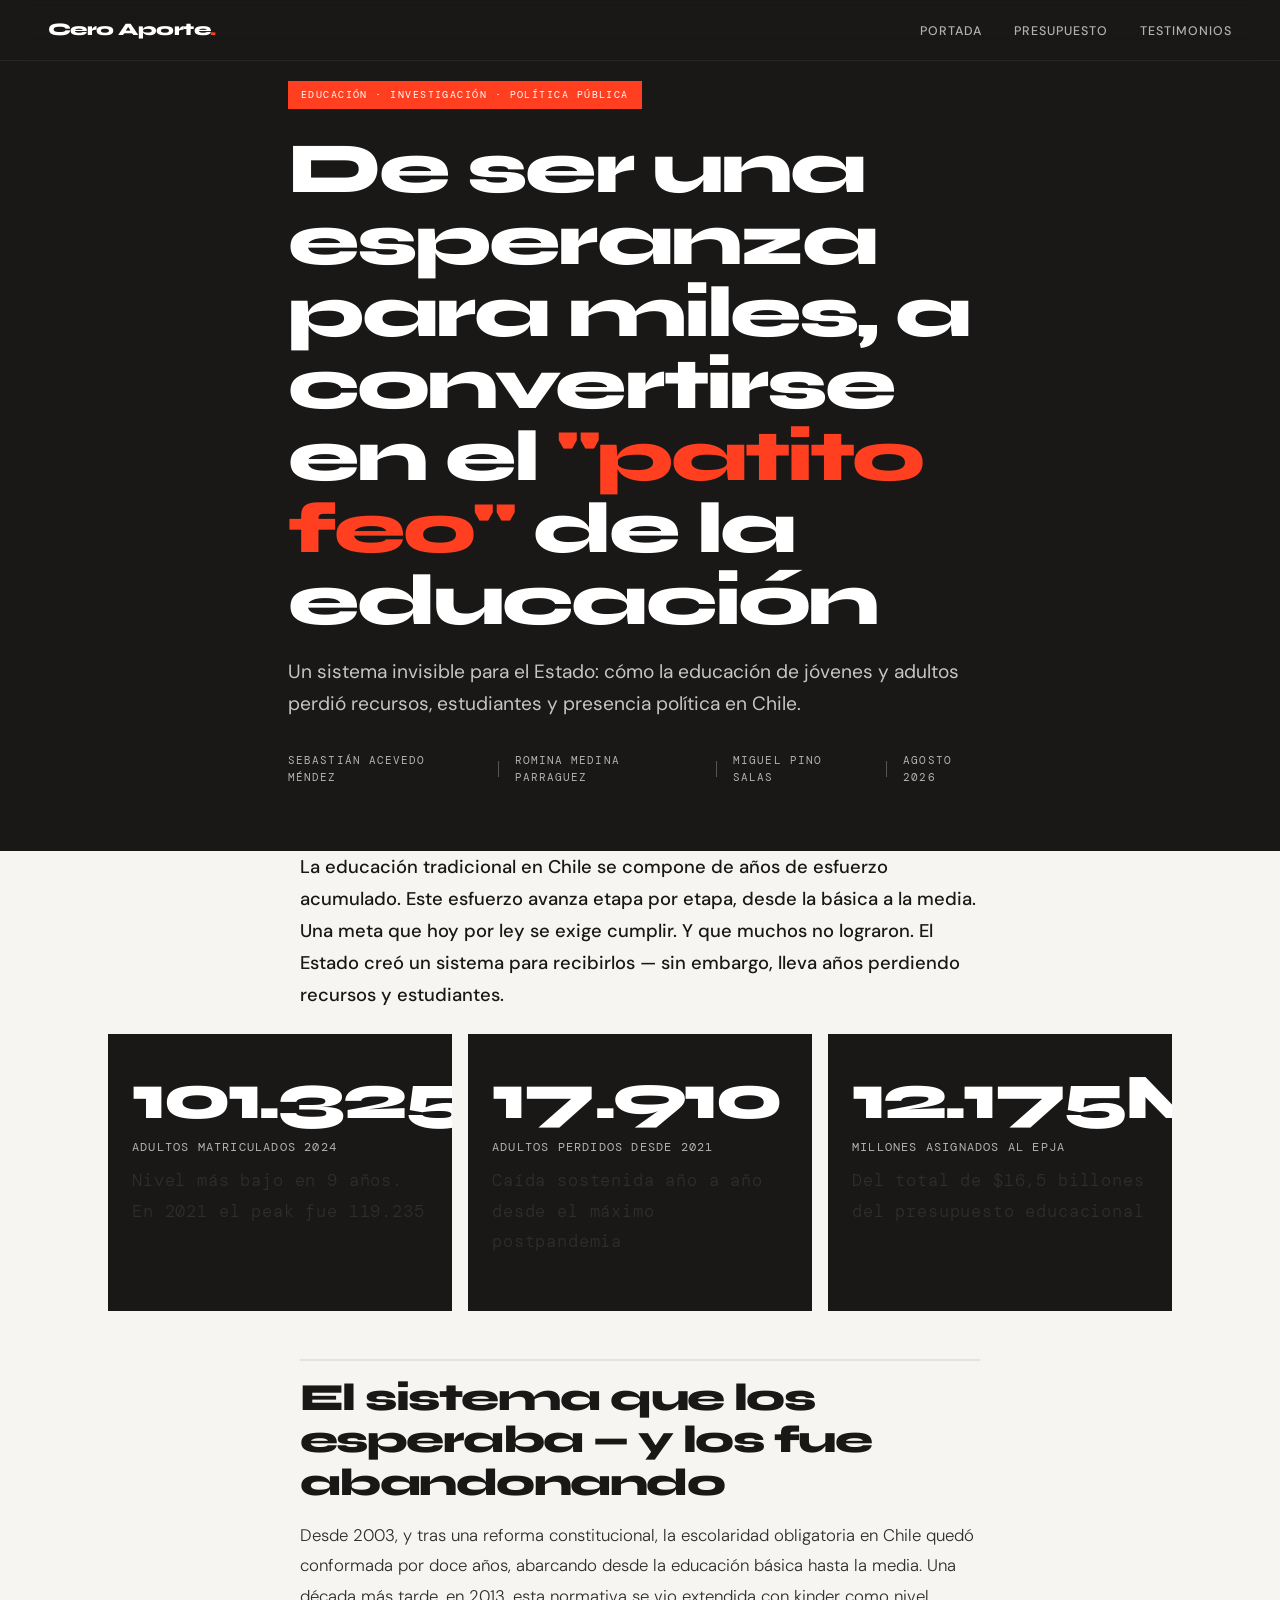
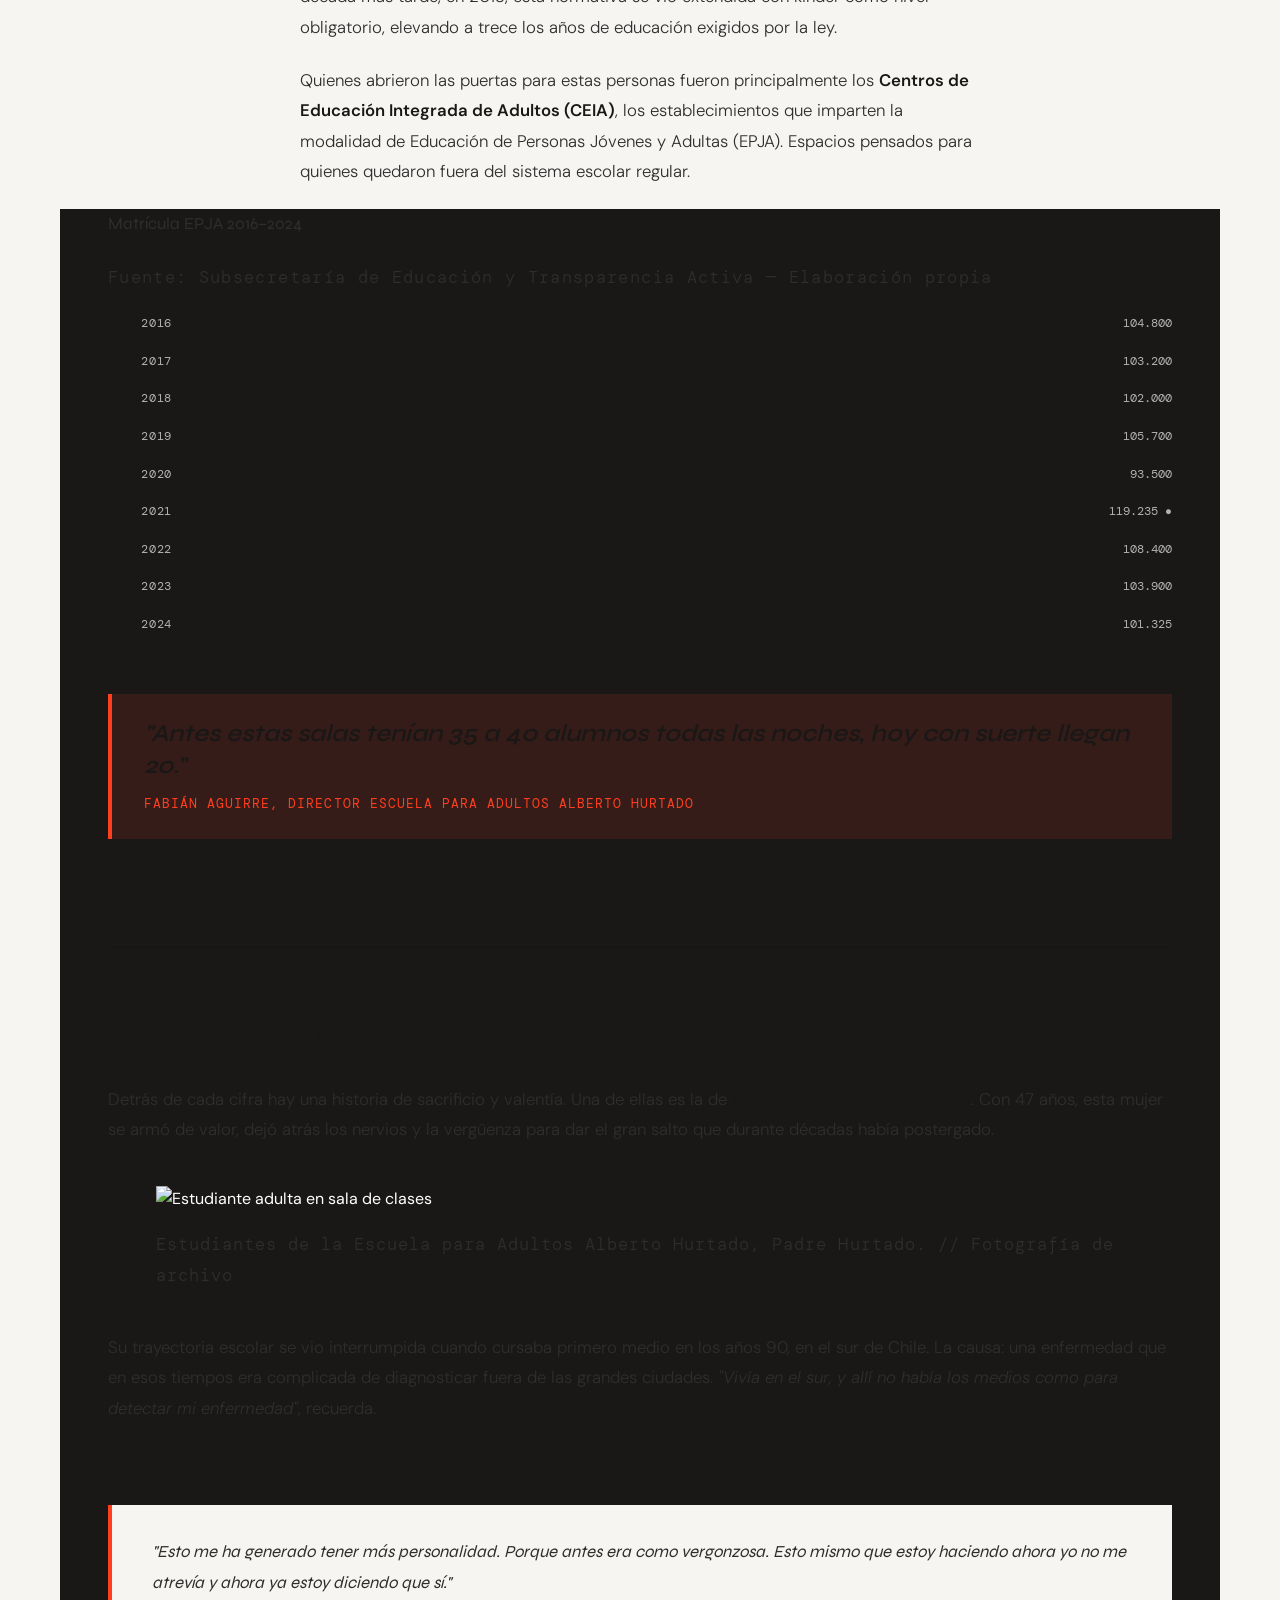
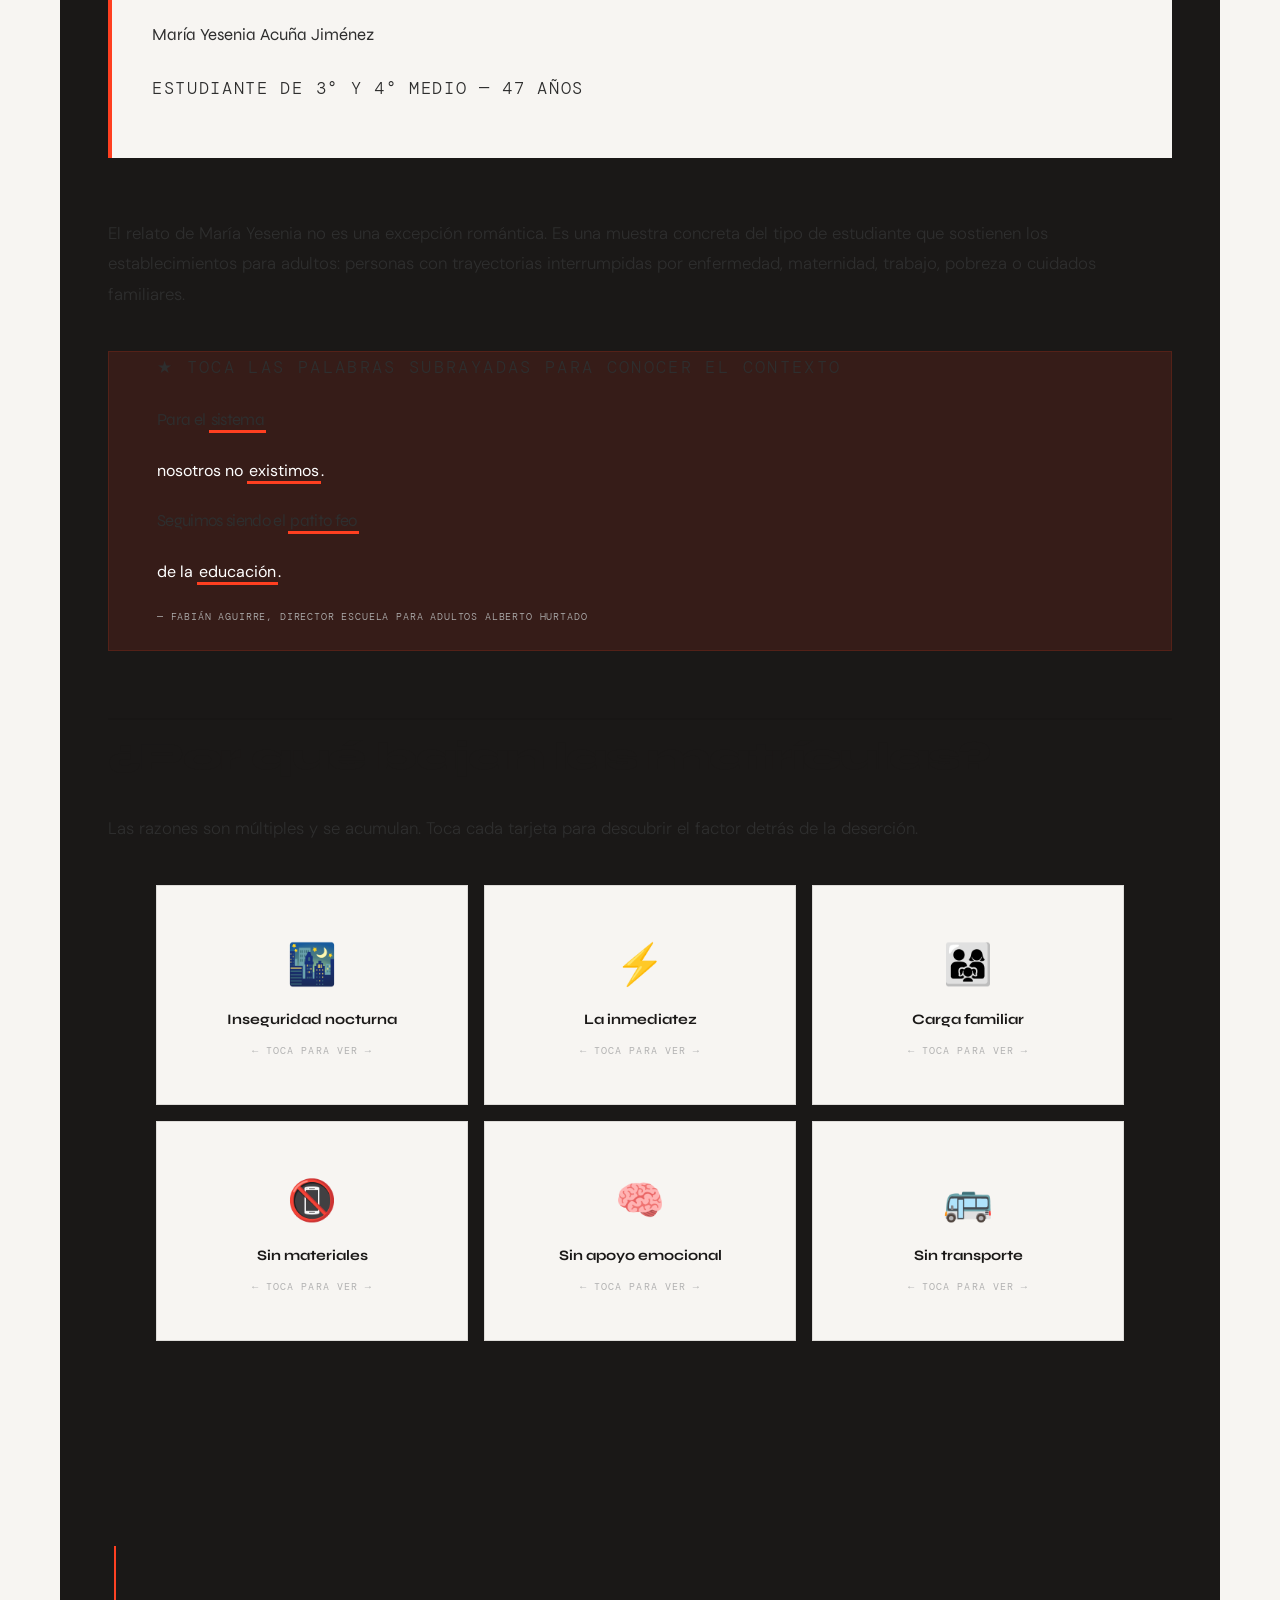
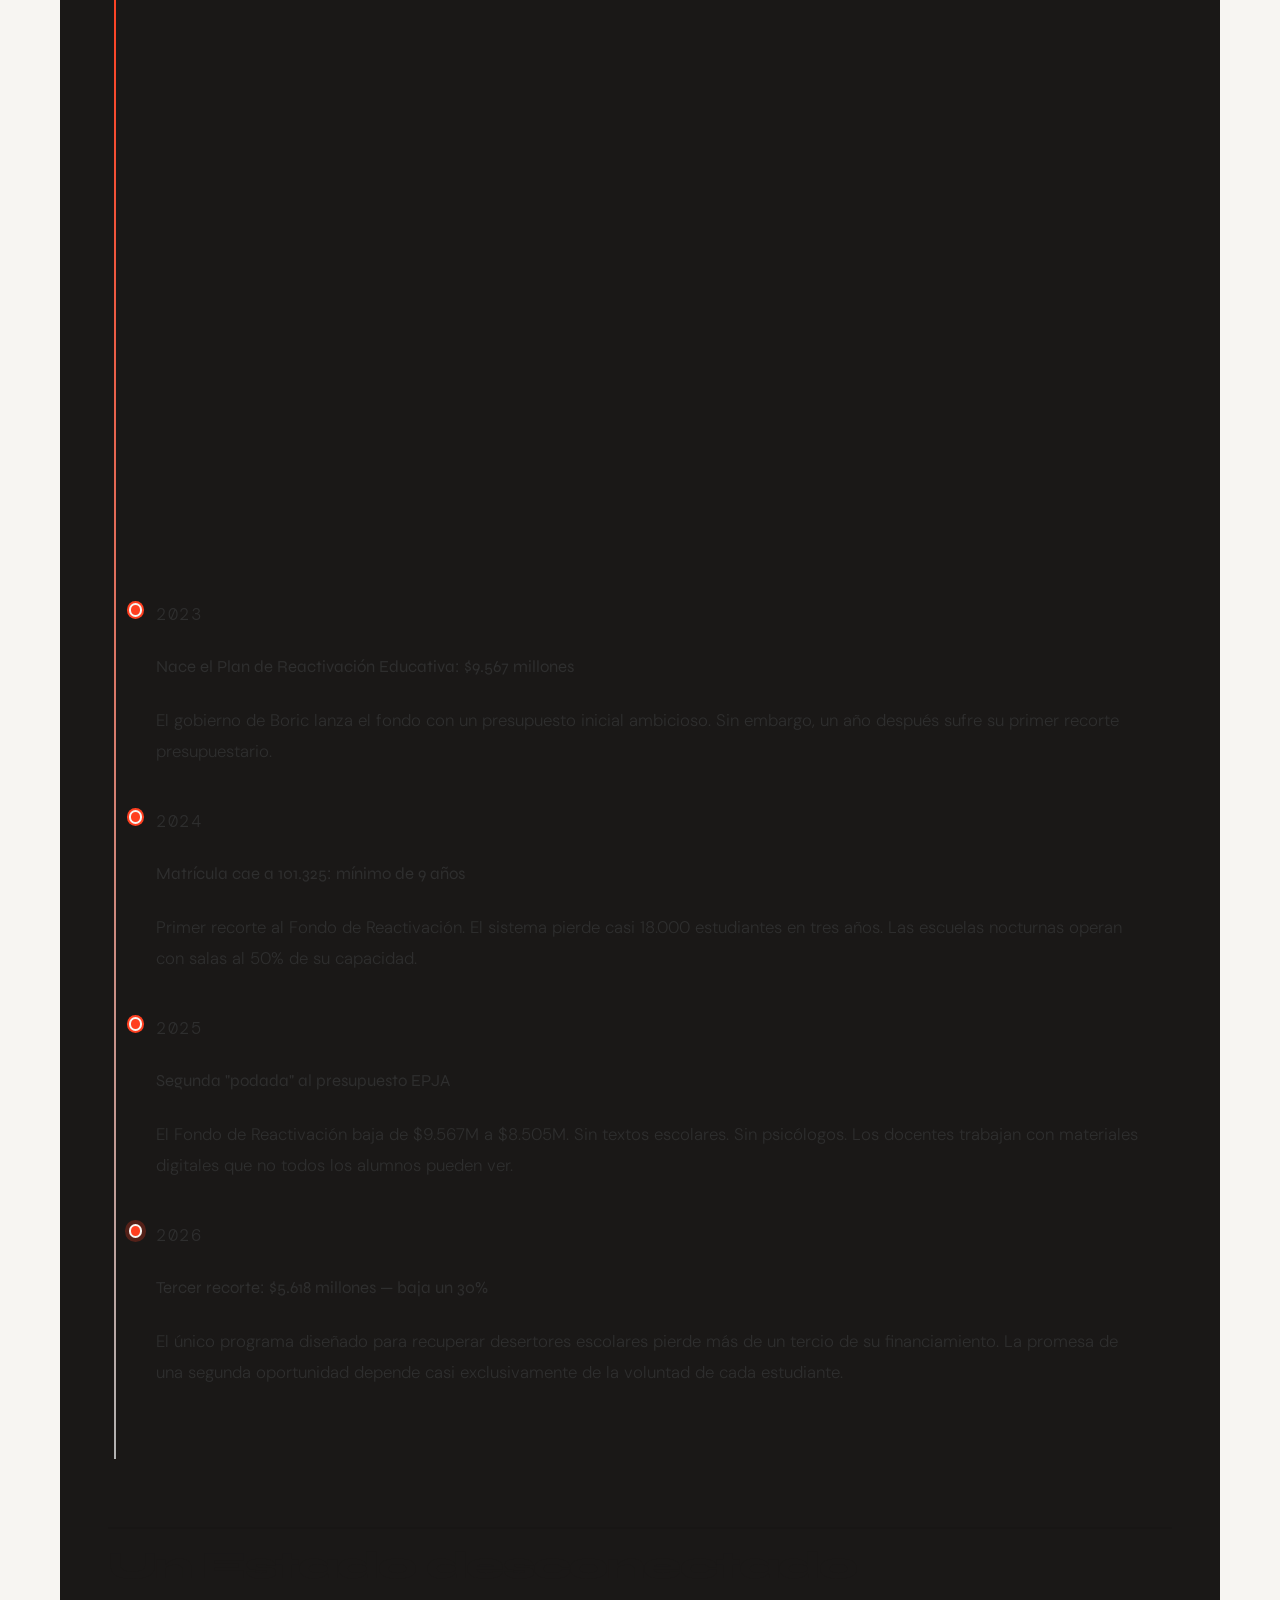
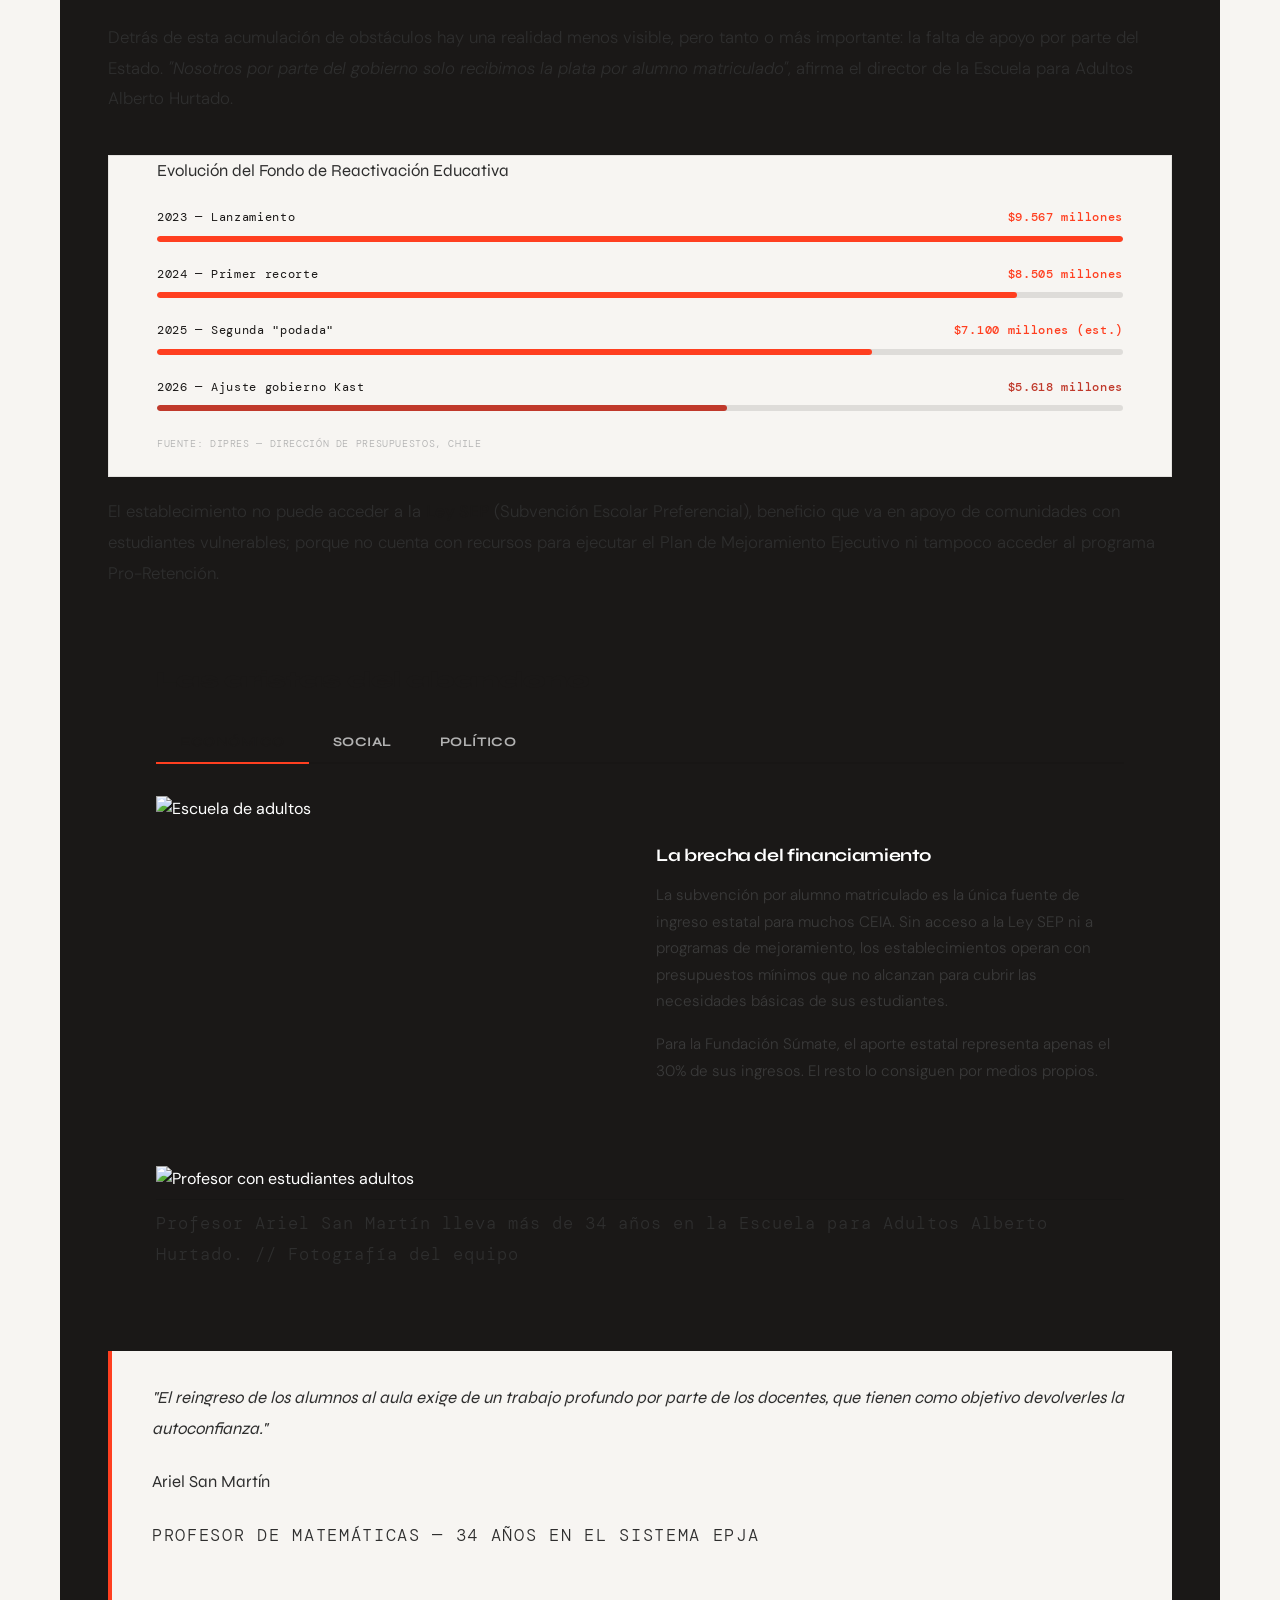
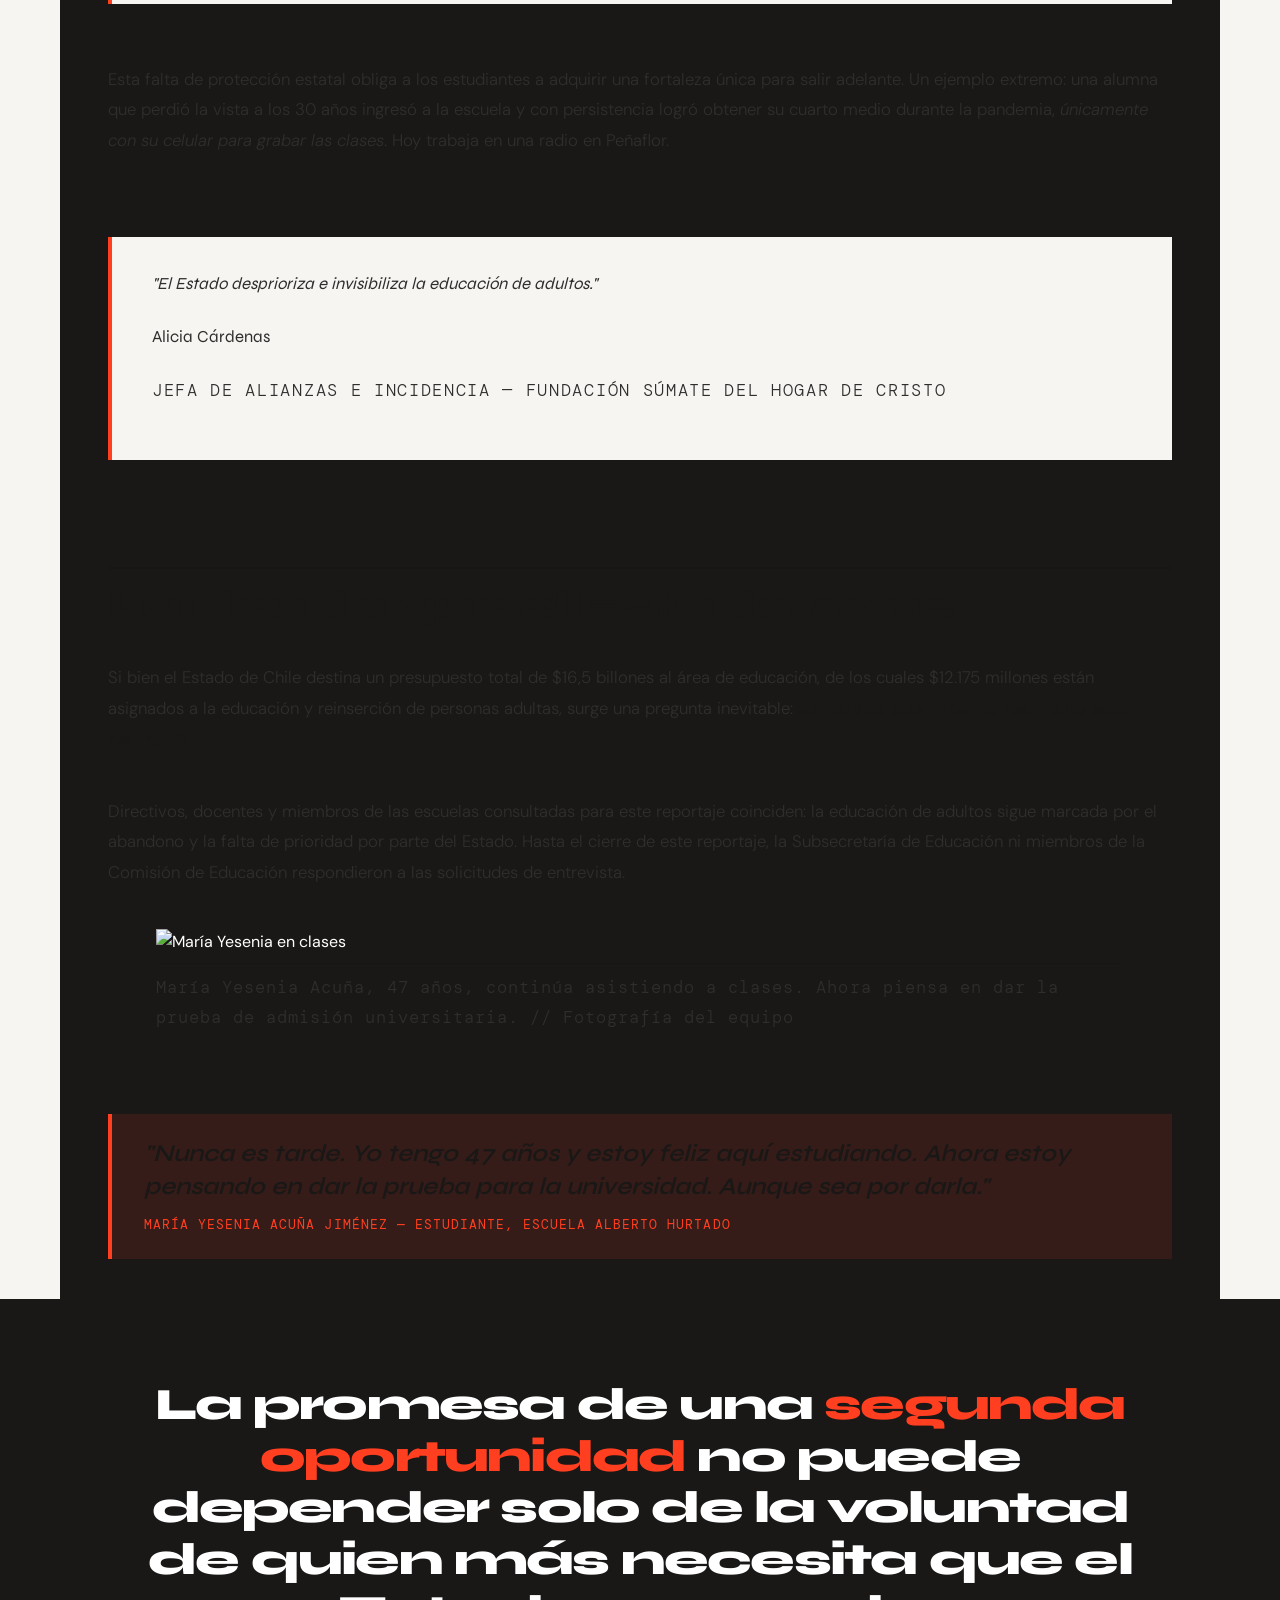
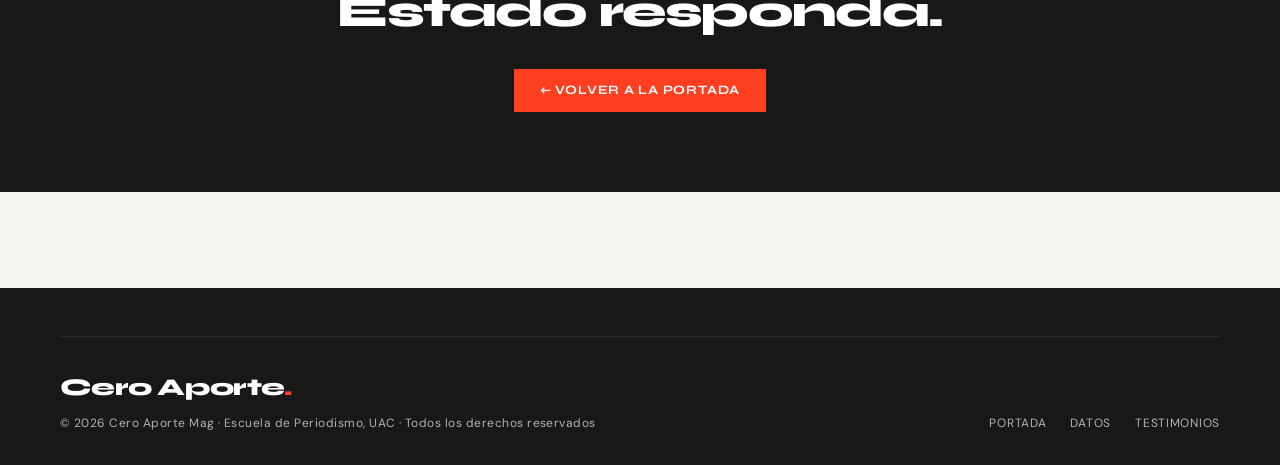
==== commit b565cf8f: "Update reportaje-epja.html" ====
--- a/reportaje-epja.html
+++ b/reportaje-epja.html
@@ -506,58 +506,53 @@
     <p class="chart-title">Matrícula EPJA 2016–2024</p>
     <p class="chart-subtitle">Fuente: Subsecretaría de Educación y Transparencia Activa — Elaboración propia</p>
     <div class="bar-chart">
-      <div class="bar-row">
-        <span class="bar-year">2016</span>
-        <div class="bar-wrap"><div class="bar-fill" data-width="82%" style="background:rgba(255,63,32,0.5)"></div></div>
-        <span class="bar-value">~104.800</span>
-      </div>
-      <div class="bar-row">
-        <span class="bar-year">2017</span>
-        <div class="bar-wrap"><div class="bar-fill" data-width="81%" style="background:rgba(255,63,32,0.5)"></div></div>
-        <span class="bar-value">~103.200</span>
-      </div>
-      <div class="bar-row">
-        <span class="bar-year">2018</span>
-        <div class="bar-wrap"><div class="bar-fill" data-width="80%" style="background:rgba(255,63,32,0.5)"></div></div>
-        <span class="bar-value">~102.000</span>
-      </div>
-      <div class="bar-row">
-        <span class="bar-year">2019</span>
-        <div class="bar-wrap"><div class="bar-fill" data-width="83%" style="background:rgba(255,63,32,0.5)"></div></div>
-        <span class="bar-value">~105.700</span>
-      </div>
-      <div class="bar-row">
-        <span class="bar-year">2020</span>
-        <div class="bar-wrap"><div class="bar-fill" data-width="73%" style="background:rgba(255,63,32,0.35)"></div></div>
-        <span class="bar-value">~93.500</span>
-      </div>
-      <div class="bar-row">
-        <span class="bar-year">2021</span>
-        <div class="bar-wrap"><div class="bar-fill peak" data-width="93%"></div></div>
-        <span class="bar-value">119.235 ●</span>
-      </div>
-      <div class="bar-row">
-        <span class="bar-year">2022</span>
-        <div class="bar-wrap"><div class="bar-fill" data-width="85%"></div></div>
-        <span class="bar-value">108.400</span>
-      </div>
-      <div class="bar-row">
-        <span class="bar-year">2023</span>
-        <div class="bar-wrap"><div class="bar-fill" data-width="80%"></div></div>
-        <span class="bar-value">103.900</span>
-      </div>
-      <div class="bar-row">
-        <span class="bar-year">2024</span>
-        <div class="bar-wrap"><div class="bar-fill" data-width="79%"></div></div>
-        <span class="bar-value">101.325</span>
-      </div>
-    </div>
-    <div class="bar-legend">
-      <div class="bar-legend-item"><div class="bar-legend-dot" style="background:var(--red)"></div> Matrícula anual</div>
-      <div class="bar-legend-item"><div class="bar-legend-dot" style="background:#ff7a62"></div> Peak histórico (2021)</div>
-      <div class="bar-legend-item"><div class="bar-legend-dot" style="background:rgba(255,63,32,0.35)"></div> Año pandemia</div>
-    </div>
-  </div>
+      <div class="bar-chart">
+  <div class="bar-row">
+    <span class="bar-year">2016</span>
+    <div class="bar-track"><div class="bar-fill" data-width="87"></div></div>
+    <span class="bar-value">104.800</span>
+  </div>
+  <div class="bar-row">
+    <span class="bar-year">2017</span>
+    <div class="bar-track"><div class="bar-fill" data-width="86"></div></div>
+    <span class="bar-value">103.200</span>
+  </div>
+  <div class="bar-row">
+    <span class="bar-year">2018</span>
+    <div class="bar-track"><div class="bar-fill" data-width="85"></div></div>
+    <span class="bar-value">102.000</span>
+  </div>
+  <div class="bar-row">
+    <span class="bar-year">2019</span>
+    <div class="bar-track"><div class="bar-fill" data-width="88"></div></div>
+    <span class="bar-value">105.700</span>
+  </div>
+  <div class="bar-row">
+    <span class="bar-year">2020</span>
+    <div class="bar-track"><div class="bar-fill" data-width="78"></div></div>
+    <span class="bar-value">93.500</span>
+  </div>
+  <div class="bar-row">
+    <span class="bar-year">2021</span>
+    <div class="bar-track"><div class="bar-fill peak" data-width="100"></div></div>
+    <span class="bar-value">119.235 ●</span>
+  </div>
+  <div class="bar-row">
+    <span class="bar-year">2022</span>
+    <div class="bar-track"><div class="bar-fill" data-width="91"></div></div>
+    <span class="bar-value">108.400</span>
+  </div>
+  <div class="bar-row">
+    <span class="bar-year">2023</span>
+    <div class="bar-track"><div class="bar-fill" data-width="87"></div></div>
+    <span class="bar-value">103.900</span>
+  </div>
+  <div class="bar-row">
+    <span class="bar-year">2024</span>
+    <div class="bar-track"><div class="bar-fill min-year" data-width="85"></div></div>
+    <span class="bar-value">101.325</span>
+  </div>
+</div>
 
   <!-- PULL QUOTE -->
   <div class="pull-quote reveal">
